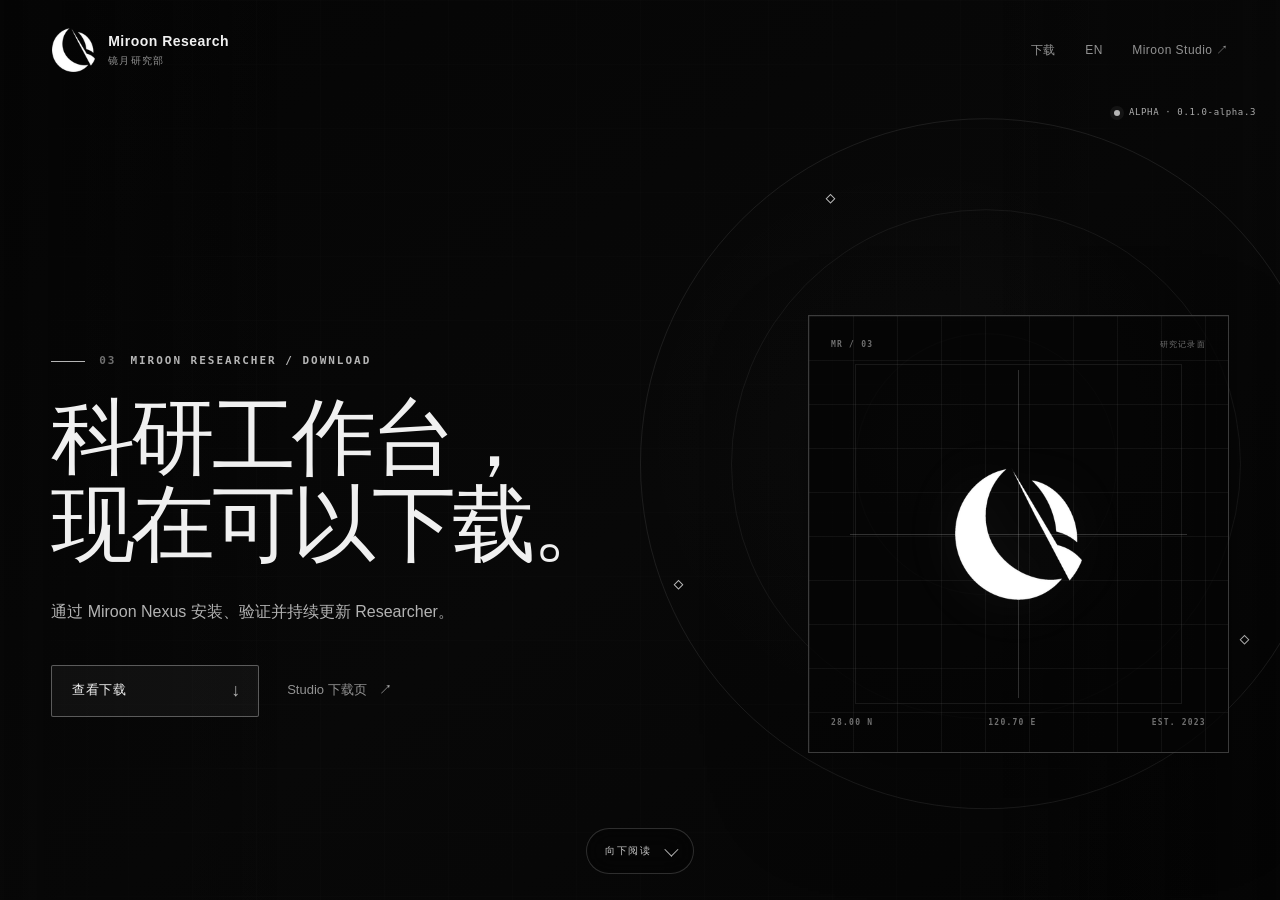
==== download/index.html @ 2c5380d4 "Publish Nexus 0.1.0-alpha.3 download" ====
<!DOCTYPE html><html lang="zh-CN"><head><meta charset="UTF-8"><meta name="viewport" content="width=device-width, initial-scale=1"><meta name="theme-color" content="#050505"><meta name="color-scheme" content="dark"><meta name="description" content="通过 Miroon Nexus 下载、安装和更新面向 LaTeX、PDF 与科研项目的 Miroon Researcher。"><meta name="robots" content="index, follow"><title>下载 Miroon Researcher｜镜月研究部</title><link rel="canonical" href="https://www.miroonresearch.cn/download/"><link rel="alternate" hreflang="zh-CN" href="https://www.miroonresearch.cn/download/"><link rel="alternate" hreflang="en" href="https://www.miroonresearch.cn/en/download/"><link rel="alternate" hreflang="x-default" href="https://www.miroonresearch.cn/download/"><link rel="icon" href="/favicon.ico" sizes="any"><link rel="icon" type="image/png" sizes="32x32" href="/favicon.png"><link rel="icon" type="image/png" sizes="192x192" href="/icon-192.png"><link rel="apple-touch-icon" sizes="180x180" href="/apple-touch-icon.png"><meta property="og:type" content="website"><meta property="og:site_name" content="Miroon Research"><meta property="og:title" content="下载 Miroon Researcher｜镜月研究部"><meta property="og:description" content="通过 Miroon Nexus 下载、安装和更新面向 LaTeX、PDF 与科研项目的 Miroon Researcher。"><meta property="og:url" content="https://www.miroonresearch.cn/download/"><meta property="og:locale" content="zh_CN"><meta name="twitter:card" content="summary"><link rel="stylesheet" href="/_astro/BaseLayout.DFpnGLpX.css"><link rel="stylesheet" href="/_astro/DownloadPage.CeRAYORo.css"></head><body data-cover-state="cover" data-page-kind="download" data-locale="zh"><a class="skip-link" href="#reading-start" data-enter-reading>跳至正文</a><section class="cover-scene" data-cover-scene aria-labelledby="cover-title"><div class="cover-grid" aria-hidden="true"></div><div class="cover-orbit" aria-hidden="true"><i></i><i></i><i></i></div><header class="cover-header"><a class="wordmark" href="/" aria-label="镜月研究部首页"><img src="/assets/miroon-research-logo-192.png" srcset="/assets/miroon-research-logo-64.png 64w, /assets/miroon-research-logo-192.png 192w, /assets/miroon-research-logo-352.png 352w" sizes="(max-width: 680px) 38px, 44px" alt width="44" height="44" decoding="async"><span><strong>Miroon Research</strong><small>镜月研究部</small></span></a><nav class="cover-nav" aria-label="封面导航"><a href="/download/">下载</a><a href="/en/download/" lang="en">EN</a><a href="https://www.miroonstudio.cn/" rel="external">Miroon Studio ↗</a></nav></header><div class="persistent-status persistent-status--cover"><i></i>ALPHA · 0.1.0-alpha.3</div><div class="cover-content"><div class="cover-copy"><p class="eyebrow"><span>03</span>Miroon Researcher / Download</p><h1 id="cover-title" tabindex="-1"><span>科研工作台，</span><span>现在可以下载。</span></h1><p class="cover-lede">通过 Miroon Nexus 安装、验证并持续更新 Researcher。</p><div class="cover-actions"><button class="primary-action" type="button" data-enter-reading><span>查看下载</span><b aria-hidden="true">↓</b></button><a class="text-action" href="https://www.miroonstudio.cn/download/">Studio 下载页<span>↗</span></a></div></div><aside class="cover-instrument" aria-label="研究标识"><div class="instrument-meta"><span>MR / 03</span><span>研究记录面</span></div><div class="instrument-mark"><img src="/assets/miroon-research-logo-192.png" srcset="/assets/miroon-research-logo-64.png 64w, /assets/miroon-research-logo-192.png 192w, /assets/miroon-research-logo-352.png 352w" sizes="176px" alt="Miroon Research" width="176" height="181" decoding="async"><span class="axis axis-x"></span><span class="axis axis-y"></span></div><div class="instrument-footer"><span>28.00 N</span><span>120.70 E</span><span>EST. 2023</span></div></aside></div><button class="scroll-cue" type="button" data-enter-reading aria-label="进入正文"><span>向下阅读</span><i aria-hidden="true"></i></button></section><main id="reading-start" class="reading-scene research-download" data-reading-scene data-astro-cid-wjzcrgve><header class="reading-header"><div class="reading-header__inner"><a class="reading-brand" href="/"><img src="/assets/miroon-research-logo-192.png" srcset="/assets/miroon-research-logo-64.png 64w, /assets/miroon-research-logo-192.png 192w, /assets/miroon-research-logo-352.png 352w" sizes="(max-width: 680px) 30px, 32px" alt width="32" height="32" decoding="async"><span><strong>Miroon Research</strong><small>镜月研究部</small></span></a><nav class="reading-nav" aria-label="正文导航"><span class="persistent-status"><i></i>ALPHA · 0.1.0-alpha.3</span><a href="/download/">下载</a><a href="/en/download/" lang="en">EN</a><a href="https://www.miroonstudio.cn/" rel="external">Studio ↗</a></nav></div><div class="mobile-status persistent-status"><i></i>ALPHA · 0.1.0-alpha.3</div></header><section class="research-download__hero" aria-labelledby="research-download-title" data-astro-cid-wjzcrgve><div class="research-download__copy" data-astro-cid-wjzcrgve><p class="download-kicker" data-astro-cid-wjzcrgve>MIROON RESEARCHER / WINDOWS X64</p><h1 id="research-download-title" data-reading-heading tabindex="-1" data-astro-cid-wjzcrgve>把科研工作台带到本机。</h1><p class="download-lede" data-astro-cid-wjzcrgve>Researcher 通过 Miroon Nexus 安装。Nexus 会验证签名目录、补齐共享运行时，并在后续版本发布时管理更新。</p><div class="download-actions" data-astro-cid-wjzcrgve><a class="download-primary" href="https://github.com/MiroonStudio/MiroonStudioWebSite/releases/download/v0.1.0-alpha.3/MiroonSetup-0.1.0-alpha.3.exe" data-astro-cid-wjzcrgve><span data-astro-cid-wjzcrgve>下载 Nexus Launcher</span><b aria-hidden="true" data-astro-cid-wjzcrgve>↓</b></a><a class="download-secondary" href="https://www.miroonstudio.cn/download/" data-astro-cid-wjzcrgve>Studio 下载页 <span aria-hidden="true" data-astro-cid-wjzcrgve>↗</span></a></div></div><aside class="research-download__instrument" aria-label="Miroon Researcher" data-astro-cid-wjzcrgve><div class="instrument-head" data-astro-cid-wjzcrgve><span data-astro-cid-wjzcrgve>MR / DOWNLOAD</span><span data-astro-cid-wjzcrgve>WIN-X64</span></div><img src="/assets/miroon-research-logo-192.png" srcset="/assets/miroon-research-logo-64.png 64w, /assets/miroon-research-logo-192.png 192w, /assets/miroon-research-logo-352.png 352w" sizes="220px" alt width="220" height="228" decoding="async"><div class="instrument-name" data-astro-cid-wjzcrgve><strong data-astro-cid-wjzcrgve>Miroon Researcher</strong><span data-astro-cid-wjzcrgve>0.1.0-alpha.3</span></div><div class="instrument-axis axis-horizontal" data-astro-cid-wjzcrgve></div><div class="instrument-axis axis-vertical" data-astro-cid-wjzcrgve></div></aside></section><section class="research-download__details" aria-label="安装说明" data-astro-cid-wjzcrgve><article data-astro-cid-wjzcrgve><p class="download-kicker" data-astro-cid-wjzcrgve>01 / START</p><h2 data-astro-cid-wjzcrgve>安装路径</h2><ol data-astro-cid-wjzcrgve><li data-astro-cid-wjzcrgve><span data-astro-cid-wjzcrgve>01</span><div data-astro-cid-wjzcrgve><strong data-astro-cid-wjzcrgve>安装 Nexus</strong><p data-astro-cid-wjzcrgve>运行 Windows x64 安装器。安装过程需要管理员权限。</p></div></li><li data-astro-cid-wjzcrgve><span data-astro-cid-wjzcrgve>02</span><div data-astro-cid-wjzcrgve><strong data-astro-cid-wjzcrgve>选择 Researcher</strong><p data-astro-cid-wjzcrgve>打开 Nexus 的产品页，找到 Miroon Researcher。</p></div></li><li data-astro-cid-wjzcrgve><span data-astro-cid-wjzcrgve>03</span><div data-astro-cid-wjzcrgve><strong data-astro-cid-wjzcrgve>安装并启动</strong><p data-astro-cid-wjzcrgve>Nexus 下载经过验证的组件，完成后可直接启动科研工作台。</p></div></li></ol></article><article data-astro-cid-wjzcrgve><p class="download-kicker" data-astro-cid-wjzcrgve>02 / RELEASE</p><h2 data-astro-cid-wjzcrgve>当前版本</h2><dl data-astro-cid-wjzcrgve><div data-astro-cid-wjzcrgve><dt data-astro-cid-wjzcrgve>版本</dt><dd data-astro-cid-wjzcrgve>0.1.0-alpha.3</dd></div><div data-astro-cid-wjzcrgve><dt data-astro-cid-wjzcrgve>系统</dt><dd data-astro-cid-wjzcrgve>Windows x64</dd></div><div data-astro-cid-wjzcrgve><dt data-astro-cid-wjzcrgve>下载大小</dt><dd data-astro-cid-wjzcrgve>124.0 MiB</dd></div><div data-astro-cid-wjzcrgve><dt data-astro-cid-wjzcrgve>分发状态</dt><dd data-astro-cid-wjzcrgve>Public Alpha</dd></div></dl></article></section><section class="research-download__notice" data-astro-cid-wjzcrgve><div data-astro-cid-wjzcrgve><p class="download-kicker" data-astro-cid-wjzcrgve>ALPHA NOTICE</p><h2 data-astro-cid-wjzcrgve>公开测试版本，安装器暂未进行代码签名。</h2><p data-astro-cid-wjzcrgve>安装器已包含所需的 Microsoft VC++ 运行库，但 Windows 可能显示“未知发布者”。请只使用本页或官方 GitHub Release 的下载链接，并核对 SHA-256。</p></div><div class="research-checksum" data-astro-cid-wjzcrgve><span data-astro-cid-wjzcrgve>SHA-256</span><code data-astro-cid-wjzcrgve>7A8DB98FF90C3411DDC532940A6A04C34CAB87B632E4A1FA04F97ED51D3127B7</code></div></section></main><script type="module">var e=document.body,t=document.querySelector(`[data-cover-scene]`),n=document.querySelector(`[data-reading-scene]`),r=document.querySelectorAll(`[data-enter-reading]`);if(t&&n){let i=window.matchMedia(`(min-width: 1181px) and (min-height: 620px) and (pointer: fine) and (prefers-reduced-motion: no-preference)`),a=0,o=0,s=0,c=0,l=!1,u=!1,d=!1,f=(e,t)=>{e.inert=t,t?e.setAttribute(`aria-hidden`,`true`):e.removeAttribute(`aria-hidden`)},p=()=>{d&&=(window.removeEventListener(`wheel`,C),!1)},m=()=>{let t=e.dataset.coverState,n=u&&i.matches&&(t===`cover`||t===`complete`&&window.scrollY<=1);n&&!d?(window.addEventListener(`wheel`,C,{passive:!1}),d=!0):n||p()},h=()=>{u=!1,p(),window.removeEventListener(`scroll`,m),window.removeEventListener(`keydown`,w)},g=()=>{h(),u=!0,window.addEventListener(`scroll`,m,{passive:!0}),window.addEventListener(`keydown`,w),m()},_=()=>{a=0,o=0,window.clearTimeout(s)},v=e=>{let t=Math.sign(e);return t?(t!==o&&(a=0,o=t),a+=Math.abs(e),window.clearTimeout(s),s=window.setTimeout(_,160),a>=72):!1},y=()=>{e.dataset.coverState=`complete`,l=!1,_(),f(t,!0),f(n,!1),n.scrollTop=0,window.scrollTo({top:0,behavior:`instant`}),m(),n.querySelector(`[data-reading-heading]`)?.focus({preventScroll:!0})},b=()=>{e.dataset.coverState=`cover`,l=!1,_(),f(t,!1),f(n,!0),window.scrollTo({top:0,behavior:`instant`}),m(),t.querySelector(`#cover-title`)?.focus({preventScroll:!0})},x=()=>{!i.matches||l||e.dataset.coverState!==`complete`||window.scrollY>1||(l=!0,_(),window.clearTimeout(c),window.scrollTo({top:0,behavior:`instant`}),e.dataset.coverState=`returning`,m(),f(t,!0),f(n,!0),window.requestAnimationFrame(()=>{window.requestAnimationFrame(()=>{e.dataset.coverState=`returning-active`,c=window.setTimeout(b,820)})}))},S=()=>{if(!i.matches||e.dataset.coverState===`natural`){f(t,!1),f(n,!1),n.scrollIntoView({behavior:window.matchMedia(`(prefers-reduced-motion: reduce)`).matches?`auto`:`smooth`,block:`start`});let e=n.querySelector(`[data-reading-heading]`);window.setTimeout(()=>e?.focus({preventScroll:!0}),0);return}l||e.dataset.coverState!==`cover`||(l=!0,e.dataset.coverState=`transitioning`,m(),f(t,!0),f(n,!0),_(),window.clearTimeout(c),c=window.setTimeout(y,820))};function C(t){if(l)return;let n=e.dataset.coverState;if(n===`cover`){t.preventDefault(),v(t.deltaY)&&o>0&&S();return}n===`complete`&&window.scrollY<=1&&t.deltaY<0?(t.preventDefault(),v(t.deltaY)&&o<0&&x()):_()}function w(t){if(!l&&!t.target?.matches(`input, textarea, select, [contenteditable='true']`)){if(e.dataset.coverState===`cover`){if(!(t.key===`ArrowDown`||t.key===`PageDown`||t.key===`End`||t.key===` `&&!t.shiftKey))return;t.preventDefault(),S();return}!(window.scrollY<=1&&(t.key===`ArrowUp`||t.key===`PageUp`||t.key===`Home`||t.key===` `&&t.shiftKey))||e.dataset.coverState!==`complete`||(t.preventDefault(),x())}}let T=()=>{if(window.location.hash&&window.location.hash!==`#reading-start`){e.dataset.coverState=`complete`,h(),f(t,!0),f(n,!1),g(),window.requestAnimationFrame(()=>{let e=decodeURIComponent(window.location.hash.slice(1));document.getElementById(e)?.scrollIntoView()});return}if(!i.matches){e.dataset.coverState=`natural`,h(),_(),f(t,!1),f(n,!1);return}e.dataset.coverState===`natural`&&(e.dataset.coverState=window.scrollY===0?`cover`:`complete`),e.dataset.coverState===`cover`?(f(t,!1),f(n,!0)):(f(t,!0),f(n,!1)),g()};r.forEach(e=>e.addEventListener(`click`,S)),i.addEventListener(`change`,T),T()}</script></body></html>
---- _astro/BaseLayout.DFpnGLpX.css ----
:root{color-scheme:dark;--bg:#050505;--panel:#0b0b0c;--panel-soft:#101011;--text:#f0f0f0;--muted:#929292;--faint:#707070;--signal:#b5b5b5;--signal-rgb:181, 181, 181;--line:#ffffff24;--line-strong:#ffffff38;--content-width:1420px;--reading-width:780px;--header-height:82px;--ease:cubic-bezier(.22, .72, .2, 1);font-synthesis:none;text-rendering:optimizelegibility;font-family:Inter,ui-sans-serif,-apple-system,BlinkMacSystemFont,Segoe UI,Noto Sans SC,PingFang SC,Microsoft YaHei,sans-serif}*{box-sizing:border-box}html{background:var(--bg);scroll-behavior:smooth;scrollbar-color:var(--faint) var(--bg);scrollbar-width:thin}body{background:var(--bg);min-width:320px;min-height:100vh;color:var(--text);-webkit-font-smoothing:antialiased;margin:0;line-height:1.72}body::selection,body ::selection{color:var(--bg);background:var(--signal)}a{color:inherit;text-decoration:none}button,input,textarea,select{font:inherit}button,a{-webkit-tap-highlight-color:transparent}:focus-visible{outline:1px solid var(--signal);outline-offset:5px}.skip-link{z-index:1000;color:var(--bg);background:var(--text);padding:10px 16px;transition:transform .18s;position:fixed;top:12px;left:12px;transform:translateY(-180%)}.skip-link:focus{transform:translateY(0)}.cover-scene{isolation:isolate;background:radial-gradient(circle at 72% 49%, rgba(var(--signal-rgb), .025), transparent 28%), linear-gradient(145deg, #050505 0%, #080808 54%, #050505 100%);min-height:100svh;padding:28px clamp(24px,4vw,72px) 32px;display:grid;position:relative;overflow:hidden}.cover-grid{z-index:-3;opacity:.22;background-image:linear-gradient(rgba(var(--signal-rgb), .07) 1px, transparent 1px), linear-gradient(90deg, rgba(var(--signal-rgb), .07) 1px, transparent 1px);background-size:64px 64px;position:absolute;inset:0;mask-image:linear-gradient(90deg,#0000 0,#000 18% 82%,#0000 100%)}.cover-grid:after{content:"";background:linear-gradient(90deg, var(--bg) 0, transparent 22%, transparent 78%, var(--bg) 100%);position:absolute;inset:0}.cover-orbit{z-index:-2;aspect-ratio:1;border:1px solid rgba(var(--signal-rgb), .12);border-radius:50%;width:min(54vw,820px);position:absolute;top:50%;right:clamp(-180px,-4vw,-48px);transform:translateY(-48%)}.cover-orbit:before,.cover-orbit:after{content:"";border:1px solid rgba(var(--signal-rgb), .09);border-radius:50%;position:absolute}.cover-orbit:before{inset:13%}.cover-orbit:after{inset:31%}.cover-orbit i{border:1px solid var(--signal);background:var(--bg);width:7px;height:7px;position:absolute;transform:rotate(45deg)}.cover-orbit i:first-child{top:11%;left:27%}.cover-orbit i:nth-child(2){top:67%;left:5%}.cover-orbit i:nth-child(3){bottom:24%;right:12%}.cover-header{z-index:4;width:100%;max-width:var(--content-width);justify-content:space-between;align-self:start;align-items:center;gap:30px;margin:0 auto;display:flex;position:relative}.wordmark,.reading-brand{align-items:center;gap:13px;display:inline-flex}.wordmark img{object-fit:contain;width:44px;height:44px}.wordmark span,.reading-brand span{line-height:1.25;display:grid}.wordmark strong,.reading-brand strong{letter-spacing:.035em;font-size:14px;font-weight:680}.wordmark small,.reading-brand small{color:var(--muted);letter-spacing:.12em;text-transform:uppercase;margin-top:4px;font-size:10px}.cover-nav,.reading-nav{color:var(--muted);letter-spacing:.04em;align-items:center;gap:clamp(20px,2.3vw,38px);font-size:12px;display:flex}.cover-nav a,.reading-nav a,.reading-return{white-space:nowrap;transition:color .18s;position:relative}.cover-nav a:after,.reading-nav a:after,.reading-return:after{content:"";background:var(--signal);transform-origin:100%;height:1px;transition:transform .22s var(--ease);position:absolute;bottom:-8px;left:0;right:0;transform:scaleX(0)}.cover-nav a:hover,.reading-nav a:hover,.reading-return:hover{color:var(--text)}.cover-nav a:hover:after,.reading-nav a:hover:after,.reading-return:hover:after{transform-origin:0;transform:scaleX(1)}.return-link{color:var(--text)}.cover-content{z-index:2;width:100%;max-width:var(--content-width);grid-template-columns:minmax(0,1.12fr) minmax(360px,.72fr);align-self:center;align-items:center;gap:clamp(56px,8vw,148px);margin:24px auto 42px;display:grid;position:relative}.cover-copy{max-width:850px}.eyebrow{color:var(--signal);letter-spacing:.18em;text-transform:uppercase;align-items:center;gap:14px;margin:0 0 24px;font-family:ui-monospace,SFMono-Regular,Menlo,Consolas,monospace;font-size:11px;font-weight:600;display:flex}.eyebrow:before{content:"";background:var(--signal);width:34px;height:1px}.eyebrow span{color:var(--faint)}.cover-copy h1{max-width:880px;color:var(--text);letter-spacing:-.045em;text-wrap:balance;margin:0;font-size:clamp(54px,6.6vw,104px);font-weight:700;line-height:1.01}body[data-locale=en] .cover-copy h1{letter-spacing:-.035em;font-size:clamp(42px,4.4vw,68px);line-height:1.08}.cover-copy h1 span{color:inherit;display:block}.cover-copy h1 span+span{color:inherit;-webkit-text-stroke:0;text-shadow:none;margin-top:.02em}.cover-lede{color:#b3b3b3;max-width:680px;margin:30px 0 0;font-size:clamp(15px,1.25vw,19px);line-height:1.85}.cover-actions{align-items:center;gap:28px;margin-top:38px;display:flex}.primary-action{border:1px solid rgba(var(--signal-rgb), .45);min-width:208px;height:52px;color:var(--text);background:rgba(var(--signal-rgb), .06);cursor:pointer;border-radius:2px;justify-content:space-between;align-items:center;gap:32px;padding:0 18px 0 20px;transition:border-color .18s,background .18s,color .18s;display:inline-flex}.primary-action span{letter-spacing:.04em;font-size:13px;font-weight:640}.primary-action b{color:var(--signal);font-size:18px;font-weight:400;transition:transform .18s}.primary-action:hover{border-color:var(--signal);color:var(--bg);background:var(--signal)}.primary-action:hover b{color:var(--bg);transform:translateY(3px)}.text-action{color:var(--muted);align-items:center;gap:12px;font-size:13px;transition:color .18s;display:inline-flex}.text-action span{color:var(--signal)}.text-action:hover{color:var(--text)}.cover-instrument{aspect-ratio:1/1.04;border:1px solid var(--line-strong);background:#050505c7;grid-template-rows:auto 1fr auto;width:100%;max-width:520px;margin-left:auto;padding:22px;display:grid;position:relative;box-shadow:0 40px 100px #00000038}.cover-instrument:before,.cover-instrument:after{content:"";pointer-events:none;position:absolute}.cover-instrument:before{border:1px solid rgba(var(--signal-rgb), .11);inset:11%}.cover-instrument:after{background-image:linear-gradient(rgba(var(--signal-rgb), .07) 1px, transparent 1px), linear-gradient(90deg, rgba(var(--signal-rgb), .07) 1px, transparent 1px);background-size:44px 44px;inset:0}.instrument-meta,.instrument-footer{z-index:2;color:var(--faint);letter-spacing:.15em;justify-content:space-between;gap:16px;font-family:ui-monospace,SFMono-Regular,Menlo,Consolas,monospace;font-size:8px;font-weight:650;display:flex;position:relative}.instrument-mark{z-index:2;place-items:center;display:grid;position:relative}.instrument-mark img{z-index:2;object-fit:contain;width:min(34%,176px);height:auto;filter:drop-shadow(0 0 26px rgba(var(--signal-rgb), .08));position:relative}.axis{background:rgba(var(--signal-rgb), .25);display:block;position:absolute}.axis-x{width:90%;height:1px;left:5%}.axis-y{width:1px;height:90%;top:5%}.scroll-cue{z-index:3;border:1px solid rgba(var(--signal-rgb), .24);color:#c8c8c8;backdrop-filter:blur(12px);cursor:pointer;background:#050505ad;border-radius:999px;align-items:center;gap:14px;min-height:46px;padding:0 18px;transition:color .18s,border-color .18s,background .18s;display:flex;position:absolute;bottom:26px;left:50%;transform:translate(-50%)}.scroll-cue:hover,.scroll-cue:focus-visible{border-color:rgba(var(--signal-rgb), .58);color:var(--text);background:rgba(var(--signal-rgb), .09)}.scroll-cue:focus-visible{outline:2px solid rgba(var(--signal-rgb), .38);outline-offset:3px}.scroll-cue span{letter-spacing:.15em;font-family:ui-monospace,SFMono-Regular,Menlo,Consolas,monospace;font-size:10px;font-weight:600}.scroll-cue i{border-right:1.5px solid var(--signal);border-bottom:1.5px solid var(--signal);width:10px;height:10px;animation:1.8s ease-in-out infinite cue;display:block;transform:rotate(45deg)translateY(-2px)}@keyframes cue{0%,to{opacity:.68;transform:rotate(45deg)translate(-2px,-2px)}50%{opacity:1;transform:rotate(45deg)translate(3px,3px)}}.persistent-status{color:#ababab;letter-spacing:.07em;white-space:nowrap;align-items:center;gap:9px;font-family:ui-monospace,SFMono-Regular,Menlo,Consolas,monospace;font-size:9px;display:inline-flex}.persistent-status i{background:var(--signal);width:6px;height:6px;box-shadow:0 0 0 4px rgba(var(--signal-rgb), .08);border-radius:50%}.persistent-status--cover{z-index:5;top:105px;right:max(24px, calc((100vw - var(--content-width)) / 2));position:absolute}.reading-scene{background:linear-gradient(90deg, transparent calc(50% - 1px), rgba(var(--signal-rgb), .025) 50%, transparent calc(50% + 1px)), var(--bg);min-height:100vh;position:relative}.reading-header{z-index:100;height:var(--header-height);border-bottom:1px solid var(--line);backdrop-filter:blur(18px);background:#050505e6;position:sticky;top:0}.reading-header__inner{width:min(calc(100% - 48px), var(--content-width));grid-template-columns:1fr auto 1fr;align-items:center;gap:28px;height:100%;margin:0 auto;display:grid}.mobile-status{display:none}.reading-brand img{object-fit:contain;width:32px;height:32px}.reading-return{color:var(--text);letter-spacing:.04em;justify-self:center;font-size:12px}.reading-nav{justify-self:end}.reading-container{grid-template-columns:220px minmax(0, var(--reading-width)) 1fr;width:min(calc(100% - 48px), var(--content-width));gap:clamp(44px,7vw,118px);margin:0 auto;display:grid}.section-directory{top:calc(var(--header-height) + 44px);align-self:start;padding-top:54px;position:sticky}.section-directory>p{color:var(--faint);letter-spacing:.2em;text-transform:uppercase;margin:0 0 20px;font-family:ui-monospace,SFMono-Regular,Menlo,Consolas,monospace;font-size:8px;font-weight:650}.section-directory nav{border-top:1px solid var(--line)}.section-directory a{border-bottom:1px solid var(--line);min-height:48px;color:var(--faint);grid-template-columns:32px 1fr;gap:8px;padding:14px 8px;transition:color .18s,background .18s;display:grid;position:relative}.section-directory a:before{content:"";background:var(--signal);opacity:0;width:1px;transition:opacity .18s;position:absolute;top:-1px;bottom:-1px;left:0}.section-directory a span{font-family:ui-monospace,SFMono-Regular,Menlo,Consolas,monospace;font-size:8px;font-weight:650}.section-directory a strong{letter-spacing:.035em;font-size:11px;font-weight:540}.section-directory a:hover,.section-directory a[aria-current=location]{color:var(--text);background:rgba(var(--signal-rgb), .025)}.section-directory a[aria-current=location]:before{opacity:1}.research-article{min-width:0}.research-section{scroll-margin-top:calc(var(--header-height) + 16px);border-bottom:1px solid var(--line);padding:clamp(82px,9vw,132px) 0}.research-section:first-child{padding-top:clamp(72px,8vw,116px)}.research-section:last-child{border-bottom:0;min-height:72vh}.section-kicker{color:var(--signal);letter-spacing:.18em;text-transform:uppercase;align-items:center;gap:14px;margin:0 0 22px;font-family:ui-monospace,SFMono-Regular,Menlo,Consolas,monospace;font-size:9px;font-weight:650;display:flex}.section-kicker:after{content:"";background:var(--line-strong);width:58px;height:1px}.research-section h2{letter-spacing:-.055em;max-width:700px;margin:0;font-size:clamp(34px,4vw,58px);font-weight:680;line-height:1.12}.section-lead{color:#b9b9b9;max-width:72ch;margin:28px 0 0;font-size:clamp(16px,1.4vw,19px);line-height:1.95}.section-copy{max-width:72ch;color:var(--muted);margin:24px 0 0;font-size:14px;line-height:2}.division-lockup{border:1px solid var(--line);background:var(--panel);grid-template-columns:140px 1fr;align-items:center;gap:34px;margin-top:48px;padding:34px;display:grid}.division-lockup img{width:118px;height:auto}.division-lockup p{color:var(--muted);margin:0;font-size:13px;line-height:1.9}.division-lockup strong{color:var(--text);margin-bottom:8px;font-size:18px;font-weight:620;display:block}.field-grid,.concept-grid,.principle-grid{border:1px solid var(--line);background:var(--line);gap:1px;margin-top:48px;display:grid}.field-grid{grid-template-columns:repeat(2,minmax(0,1fr))}.field-card,.concept-card,.principle-card{background:var(--panel);padding:28px;position:relative}.field-card span,.concept-card>span,.principle-card span{color:var(--signal);letter-spacing:.14em;margin-bottom:22px;font-family:ui-monospace,SFMono-Regular,Menlo,Consolas,monospace;font-size:9px;font-weight:650;display:block}.field-card h3,.concept-card h3{margin:0;font-size:20px;font-weight:620}.field-card p,.concept-card p{color:var(--muted);margin:13px 0 0;font-size:13px;line-height:1.85}.project-panel{border:1px solid var(--line-strong);background:linear-gradient(120deg, rgba(var(--signal-rgb), .07), transparent 55%), var(--panel);grid-template-columns:1fr auto;gap:40px;margin-top:48px;padding:clamp(30px,5vw,52px);display:grid;position:relative;overflow:hidden}.project-panel:after{border:1px solid rgba(var(--signal-rgb), .12);content:"";border-radius:50%;width:270px;height:270px;position:absolute;bottom:-110px;right:-70px}.project-panel h3{letter-spacing:-.055em;margin:0;font-size:clamp(36px,5vw,64px);font-weight:680}.project-panel p{max-width:58ch;color:var(--muted);margin:18px 0 0;font-size:14px;line-height:1.9}.project-panel a{z-index:2;border:1px solid var(--line-strong);height:42px;color:var(--text);align-self:end;align-items:center;gap:14px;padding:0 16px;font-size:12px;transition:border-color .18s,background .18s;display:inline-flex;position:relative}.project-panel a:hover{border-color:var(--signal);background:rgba(var(--signal-rgb), .08)}.method-list{border-top:1px solid var(--line);margin:48px 0 0;padding:0;list-style:none}.method-list li{border-bottom:1px solid var(--line);grid-template-columns:44px 150px 1fr;gap:22px;padding:22px 0;display:grid}.method-list span{color:var(--signal);font-family:ui-monospace,SFMono-Regular,Menlo,Consolas,monospace;font-size:9px}.method-list strong{font-size:14px;font-weight:600}.method-list p{color:var(--muted);margin:0;font-size:13px}.principle-grid{grid-template-columns:repeat(5,minmax(0,1fr))}.principle-card{min-height:128px}.principle-card strong{margin-top:30px;font-size:15px;font-weight:600;display:block}.boundary-note{border-left:1px solid var(--signal);color:var(--muted);background:rgba(var(--signal-rgb), .035);margin-top:44px;padding:24px 26px;font-size:13px;line-height:1.9}.contact-panel{border:1px solid var(--line);background:var(--panel);grid-template-columns:1fr auto;align-items:end;gap:40px;margin-top:46px;padding:clamp(30px,5vw,52px);display:grid}.contact-panel p{color:var(--muted);margin:0;font-size:13px;line-height:1.9}.contact-panel strong{color:var(--text);margin-bottom:10px;font-size:20px;font-weight:620;display:block}.contact-panel a,.discussion-link{border:1px solid var(--line-strong);min-height:44px;color:var(--text);white-space:nowrap;align-items:center;gap:14px;padding:0 18px;font-size:12px;transition:border-color .18s,background .18s;display:inline-flex}.contact-panel a:hover,.discussion-link:hover{border-color:var(--signal);background:rgba(var(--signal-rgb), .08)}@supports (content-visibility:auto){.field-grid,.concept-grid,.project-panel,.method-list,.principle-grid,.contact-panel,.ideal-statement,.boundary-list,.status-board{content-visibility:auto;contain-intrinsic-size:auto 360px}.project-panel,.principle-grid,.contact-panel,.ideal-statement,.status-board{contain-intrinsic-size:auto 190px}.method-list,.boundary-list{contain-intrinsic-size:auto 520px}}.reading-aside-note{top:calc(var(--header-height) + 58px);color:var(--faint);letter-spacing:.12em;writing-mode:vertical-rl;align-self:start;margin-top:58px;font-family:ui-monospace,SFMono-Regular,Menlo,Consolas,monospace;font-size:8px;line-height:2;position:sticky}.concept-grid{grid-template-columns:repeat(3,minmax(0,1fr))}.concept-card{min-height:300px}.concept-card>strong{color:rgba(var(--signal-rgb), .08);letter-spacing:-.08em;font-size:82px;font-weight:720;line-height:1;position:absolute;bottom:16px;right:24px}.ideal-statement{border-top:1px solid var(--line-strong);border-bottom:1px solid var(--line-strong);color:var(--text);letter-spacing:-.025em;margin-top:48px;padding:clamp(34px,5vw,58px);font-size:clamp(22px,3vw,34px);font-weight:480;line-height:1.6}.boundary-list{gap:14px;margin:42px 0 0;padding:0;list-style:none;display:grid}.boundary-list li{border:1px solid var(--line);color:var(--muted);background:var(--panel);padding:20px 22px 20px 50px;font-size:14px;line-height:1.8;position:relative}.boundary-list li:before{border:1px solid var(--signal);content:"";width:8px;height:8px;position:absolute;top:28px;left:22px;transform:rotate(45deg)}.status-board{border:1px solid var(--line);background:var(--line);grid-template-columns:1fr 1fr;gap:1px;margin-top:46px;display:grid}.status-board>div{background:var(--panel);min-height:168px;padding:28px}.status-board span{color:var(--signal);letter-spacing:.14em;margin-bottom:28px;font-family:ui-monospace,SFMono-Regular,Menlo,Consolas,monospace;font-size:9px;display:block}.status-board strong{font-size:17px;font-weight:600}.status-board p{color:var(--muted);margin:9px 0 0;font-size:13px;line-height:1.8}.discussion-link{margin-top:32px}.not-found{background:radial-gradient(circle at 50% 50%, rgba(var(--signal-rgb), .06), transparent 34%), var(--bg);place-items:center;min-height:100svh;padding:32px;display:grid;position:relative;overflow:hidden}.not-found:before{content:"";opacity:.18;background-image:linear-gradient(rgba(var(--signal-rgb), .1) 1px, transparent 1px), linear-gradient(90deg, rgba(var(--signal-rgb), .1) 1px, transparent 1px);background-size:64px 64px;position:absolute;inset:0;mask-image:radial-gradient(circle,#000,#0000 70%)}.not-found__panel{z-index:1;border:1px solid var(--line-strong);background:#050505e6;width:min(100%,780px);padding:clamp(36px,7vw,74px);position:relative}.not-found__code{color:var(--signal);letter-spacing:.2em;margin:0;font-family:ui-monospace,SFMono-Regular,Menlo,Consolas,monospace;font-size:10px}.not-found h1{letter-spacing:-.06em;margin:22px 0 0;font-size:clamp(42px,7vw,86px);line-height:1}.not-found__copy{color:var(--muted);margin:30px 0 0;font-size:14px}.not-found__copy span{display:block}.not-found__actions{flex-wrap:wrap;gap:14px;margin-top:36px;display:flex}.not-found__actions a{border:1px solid var(--line-strong);align-items:center;min-height:44px;padding:0 18px;font-size:12px;transition:background .18s,border-color .18s;display:inline-flex}.not-found__actions a:hover{border-color:var(--signal);background:rgba(var(--signal-rgb), .08)}@media (width>=1181px) and (height>=620px) and (pointer:fine) and (prefers-reduced-motion:no-preference){body[data-cover-state=cover],body[data-cover-state=transitioning],body[data-cover-state=returning],body[data-cover-state=returning-active]{height:100vh;overflow:hidden}body[data-cover-state=cover] .cover-scene,body[data-cover-state=transitioning] .cover-scene,body[data-cover-state=returning] .cover-scene,body[data-cover-state=returning-active] .cover-scene,body[data-cover-state=cover] .reading-scene,body[data-cover-state=transitioning] .reading-scene,body[data-cover-state=returning] .reading-scene,body[data-cover-state=returning-active] .reading-scene{width:100%;height:100vh;transition:opacity .82s var(--ease), transform .82s var(--ease);will-change:opacity, transform;position:fixed;inset:0}body[data-cover-state=cover] .cover-scene{z-index:2;opacity:1;transform:translateY(0)scale(1)}body[data-cover-state=cover] .reading-scene{z-index:1;opacity:0;pointer-events:none;overflow:hidden;transform:translateY(11vh)scale(.972)}body[data-cover-state=transitioning] .cover-scene{z-index:1;opacity:0;pointer-events:none;transform:translateY(-11vh)scale(.972)}body[data-cover-state=transitioning] .reading-scene{z-index:2;opacity:1;pointer-events:none;overflow:hidden;transform:translateY(0)scale(1)}body[data-cover-state=returning] .cover-scene,body[data-cover-state=returning-active] .cover-scene{z-index:2}body[data-cover-state=returning] .cover-scene{opacity:0;pointer-events:none;transform:translateY(-11vh)scale(.972)}body[data-cover-state=returning-active] .cover-scene{opacity:1;pointer-events:none;transform:translateY(0)scale(1)}body[data-cover-state=returning] .reading-scene,body[data-cover-state=returning-active] .reading-scene{z-index:1}body[data-cover-state=returning] .reading-scene{opacity:1;transform:translateY(0)scale(1)}body[data-cover-state=returning-active] .reading-scene{opacity:0;pointer-events:none;transform:translateY(11vh)scale(.972)}body[data-cover-state=complete] .cover-scene{display:none}}@media (width<=1180px){.cover-content{grid-template-columns:minmax(0,1fr) 380px;gap:48px}.reading-container{grid-template-columns:190px minmax(0,1fr);gap:54px}.reading-aside-note{display:none}.principle-grid{grid-template-columns:repeat(3,minmax(0,1fr))}}@media (width<=900px){.cover-scene{padding:22px 24px 72px}.cover-header{align-items:flex-start}.cover-nav{gap:18px}.cover-nav a[href*=miroonstudio]{display:none}.cover-content{grid-template-columns:1fr;margin-top:80px}.cover-instrument{display:none}.cover-copy h1{font-size:clamp(48px,12vw,84px)}.persistent-status--cover{place-self:start end;margin-top:72px;position:static}.scroll-cue{display:none}.reading-header{background:var(--bg);backdrop-filter:none;height:70px}.reading-header__inner{width:min(calc(100% - 32px), var(--content-width));grid-template-columns:auto 1fr auto}.reading-return{justify-self:center}.reading-nav .persistent-status,.reading-nav a[href*=miroonstudio]{display:none}.mobile-status{border-top:1px solid var(--line);background:#050505f5;justify-content:center;min-height:26px;display:flex}body[data-page-kind=shye] .reading-header{height:96px}body[data-page-kind=shye] .research-section{scroll-margin-top:100px}.reading-container{width:min(calc(100% - 40px), var(--reading-width));display:block}.section-directory{z-index:5;background:var(--bg);padding:28px 0 0;position:relative;top:auto}.section-directory>p{margin-bottom:12px}.section-directory nav{scrollbar-width:none;display:flex;overflow-x:auto}.section-directory nav::-webkit-scrollbar{display:none}.section-directory a{border-right:1px solid var(--line);flex:none;grid-template-columns:auto auto;min-height:42px;padding:12px 16px}.section-directory a:before{width:auto;height:1px;top:auto;bottom:0;right:0}.research-section{scroll-margin-top:72px}.research-section:first-child{padding-top:68px}.principle-grid{grid-template-columns:repeat(5,minmax(130px,1fr));overflow-x:auto}.principle-card{min-width:130px}}@media (width<=680px){:root{--header-height:68px}.wordmark span small{display:none}.wordmark img{width:38px;height:38px}.cover-nav{font-size:11px}.return-link{text-overflow:ellipsis;max-width:130px;overflow:hidden}.cover-content{align-self:start;margin:clamp(100px,17vh,150px) auto 50px}body[data-locale=zh] .cover-copy h1{letter-spacing:-.04em;font-size:clamp(38px,12vw,64px);line-height:1.04}body[data-locale=en] .cover-copy h1{font-size:clamp(30px,8vw,48px);line-height:1.1}.cover-lede{margin-top:24px;font-size:15px}.cover-actions{flex-direction:column;align-items:flex-start;gap:20px;margin-top:30px}.primary-action{width:100%}.persistent-status--cover{margin:0;font-size:8px;position:absolute;top:88px;right:24px}.reading-brand span small,.reading-brand span strong{display:none}.reading-brand img{width:30px;height:30px}.reading-nav{gap:17px;font-size:11px}.reading-container{width:min(calc(100% - 32px), var(--reading-width))}.research-section h2{font-size:clamp(32px,10vw,46px)}.section-lead{font-size:16px}.division-lockup{grid-template-columns:76px 1fr;gap:22px;padding:24px}.division-lockup img{width:70px}.field-grid,.concept-grid,.status-board{grid-template-columns:1fr}.concept-card{min-height:220px}.project-panel,.contact-panel{grid-template-columns:1fr;gap:28px}.project-panel a,.contact-panel a{justify-self:start}.method-list li{grid-template-columns:32px 1fr;gap:8px 16px}.method-list p{grid-column:2}.ideal-statement{font-size:21px}}@media (prefers-reduced-motion:reduce){html{scroll-behavior:auto}*,:before,:after{scroll-behavior:auto!important;transition-duration:.01ms!important;animation-duration:.01ms!important;animation-iteration-count:1!important}}@media print{.cover-scene,.reading-header,.section-directory,.reading-aside-note{display:none!important}.reading-container{width:100%;display:block}.reading-scene{color:#111;background:#fff}.research-section{break-inside:avoid}}
---- _astro/DownloadPage.CeRAYORo.css ----
.research-download[data-astro-cid-wjzcrgve]{min-height:100vh;color:var(--text);background:radial-gradient(circle at 80% 15%, rgba(var(--signal-rgb), .12), transparent 34rem), var(--bg)}.research-download__hero[data-astro-cid-wjzcrgve],.research-download__details[data-astro-cid-wjzcrgve],.research-download__notice[data-astro-cid-wjzcrgve]{width:min(calc(100% - 64px), var(--content-width));margin:0 auto}.research-download__hero[data-astro-cid-wjzcrgve]{min-height:calc(100vh - var(--header-height));grid-template-columns:minmax(0,1.2fr) minmax(320px,.8fr);align-items:center;gap:clamp(48px,9vw,148px);padding:clamp(76px,10vw,148px) 0;display:grid}.research-download__copy[data-astro-cid-wjzcrgve]{justify-items:start;gap:28px;display:grid}.download-kicker[data-astro-cid-wjzcrgve]{color:var(--signal);font-family:var(--mono);letter-spacing:.18em;font-size:10px}h1[data-astro-cid-wjzcrgve]{letter-spacing:-.055em;text-wrap:balance;max-width:11ch;margin:0;font-size:clamp(48px,7.5vw,112px);line-height:.98}.download-lede[data-astro-cid-wjzcrgve]{max-width:42rem;color:var(--muted);margin:0;font-size:clamp(16px,1.4vw,20px);line-height:1.85}.download-actions[data-astro-cid-wjzcrgve]{flex-wrap:wrap;align-items:center;gap:22px;margin-top:8px;display:flex}.download-primary[data-astro-cid-wjzcrgve]{color:#050505;background:var(--text);align-items:center;gap:28px;min-height:54px;padding:0 22px;font-weight:700;display:inline-flex}.download-primary[data-astro-cid-wjzcrgve] b[data-astro-cid-wjzcrgve]{font-size:18px}.download-secondary[data-astro-cid-wjzcrgve]{color:var(--muted);font-family:var(--mono);letter-spacing:.08em;font-size:11px}.research-download__instrument[data-astro-cid-wjzcrgve]{border:1px solid var(--line-strong);background:#0a0a0ab3;place-items:center;min-height:490px;padding:26px;display:grid;position:relative;overflow:hidden}.research-download__instrument[data-astro-cid-wjzcrgve] picture{z-index:1;opacity:.92;width:min(58%,220px);position:relative}.instrument-head[data-astro-cid-wjzcrgve],.instrument-name[data-astro-cid-wjzcrgve]{z-index:2;font-family:var(--mono);letter-spacing:.12em;justify-content:space-between;gap:16px;font-size:9px;display:flex;position:absolute;left:22px;right:22px}.instrument-head[data-astro-cid-wjzcrgve]{color:var(--muted);top:20px}.instrument-name[data-astro-cid-wjzcrgve]{align-items:end;bottom:20px}.instrument-name[data-astro-cid-wjzcrgve] strong[data-astro-cid-wjzcrgve]{font-size:13px}.instrument-name[data-astro-cid-wjzcrgve] span[data-astro-cid-wjzcrgve]{color:var(--muted)}.instrument-axis[data-astro-cid-wjzcrgve]{background:rgba(var(--signal-rgb), .2);position:absolute}.axis-horizontal[data-astro-cid-wjzcrgve]{height:1px;left:0;right:0}.axis-vertical[data-astro-cid-wjzcrgve]{width:1px;top:0;bottom:0}.research-download__details[data-astro-cid-wjzcrgve]{border:1px solid var(--line);grid-template-columns:1.15fr .85fr;display:grid}.research-download__details[data-astro-cid-wjzcrgve] article[data-astro-cid-wjzcrgve]{padding:clamp(30px,5vw,64px)}.research-download__details[data-astro-cid-wjzcrgve] article[data-astro-cid-wjzcrgve]+article[data-astro-cid-wjzcrgve]{border-left:1px solid var(--line)}h2[data-astro-cid-wjzcrgve]{letter-spacing:-.045em;margin:16px 0 0;font-size:clamp(30px,4vw,52px)}ol[data-astro-cid-wjzcrgve]{margin:40px 0 0;padding:0;list-style:none}li[data-astro-cid-wjzcrgve]{border-top:1px solid var(--line);grid-template-columns:42px 1fr;gap:16px;padding:20px 0;display:grid}li[data-astro-cid-wjzcrgve]>span[data-astro-cid-wjzcrgve],dt[data-astro-cid-wjzcrgve]{color:var(--signal);font-family:var(--mono);letter-spacing:.12em;font-size:10px}li[data-astro-cid-wjzcrgve] strong[data-astro-cid-wjzcrgve]{font-size:17px}li[data-astro-cid-wjzcrgve] p[data-astro-cid-wjzcrgve],.research-download__notice[data-astro-cid-wjzcrgve] p[data-astro-cid-wjzcrgve]{color:var(--muted);margin:8px 0 0;line-height:1.75}dl[data-astro-cid-wjzcrgve]{margin:40px 0 0}dl[data-astro-cid-wjzcrgve] div[data-astro-cid-wjzcrgve]{border-top:1px solid var(--line);grid-template-columns:1fr auto;gap:20px;padding:18px 0;display:grid}dd[data-astro-cid-wjzcrgve]{font-family:var(--mono);margin:0;font-size:12px}.research-download__notice[data-astro-cid-wjzcrgve]{background:#ce5b5b0b;border:1px solid #ce5b5b6b;grid-template-columns:1fr minmax(290px,.65fr);gap:48px;margin-top:52px;margin-bottom:clamp(72px,10vw,132px);padding:clamp(28px,5vw,56px);display:grid}.research-download__notice[data-astro-cid-wjzcrgve] h2[data-astro-cid-wjzcrgve]{max-width:18ch}.research-checksum[data-astro-cid-wjzcrgve]{align-self:end;min-width:0}.research-checksum[data-astro-cid-wjzcrgve] span[data-astro-cid-wjzcrgve]{color:var(--muted);font-family:var(--mono);letter-spacing:.16em;font-size:9px}.research-checksum[data-astro-cid-wjzcrgve] code[data-astro-cid-wjzcrgve]{color:var(--muted);font-family:var(--mono);overflow-wrap:anywhere;user-select:all;margin-top:12px;font-size:11px;line-height:1.7;display:block}@media (width<=900px){.research-download__hero[data-astro-cid-wjzcrgve]{grid-template-columns:1fr;min-height:auto}.research-download__instrument[data-astro-cid-wjzcrgve]{min-height:400px}.research-download__details[data-astro-cid-wjzcrgve],.research-download__notice[data-astro-cid-wjzcrgve]{grid-template-columns:1fr}.research-download__details[data-astro-cid-wjzcrgve] article[data-astro-cid-wjzcrgve]+article[data-astro-cid-wjzcrgve]{border-top:1px solid var(--line);border-left:0}}@media (width<=680px){.research-download__hero[data-astro-cid-wjzcrgve],.research-download__details[data-astro-cid-wjzcrgve],.research-download__notice[data-astro-cid-wjzcrgve]{width:min(calc(100% - 32px), var(--content-width))}h1[data-astro-cid-wjzcrgve]{font-size:clamp(42px,13vw,68px)}.download-actions[data-astro-cid-wjzcrgve],.download-primary[data-astro-cid-wjzcrgve]{width:100%}.download-primary[data-astro-cid-wjzcrgve]{justify-content:space-between}.research-download__instrument[data-astro-cid-wjzcrgve]{min-height:340px}.research-download__notice[data-astro-cid-wjzcrgve]{gap:28px}}
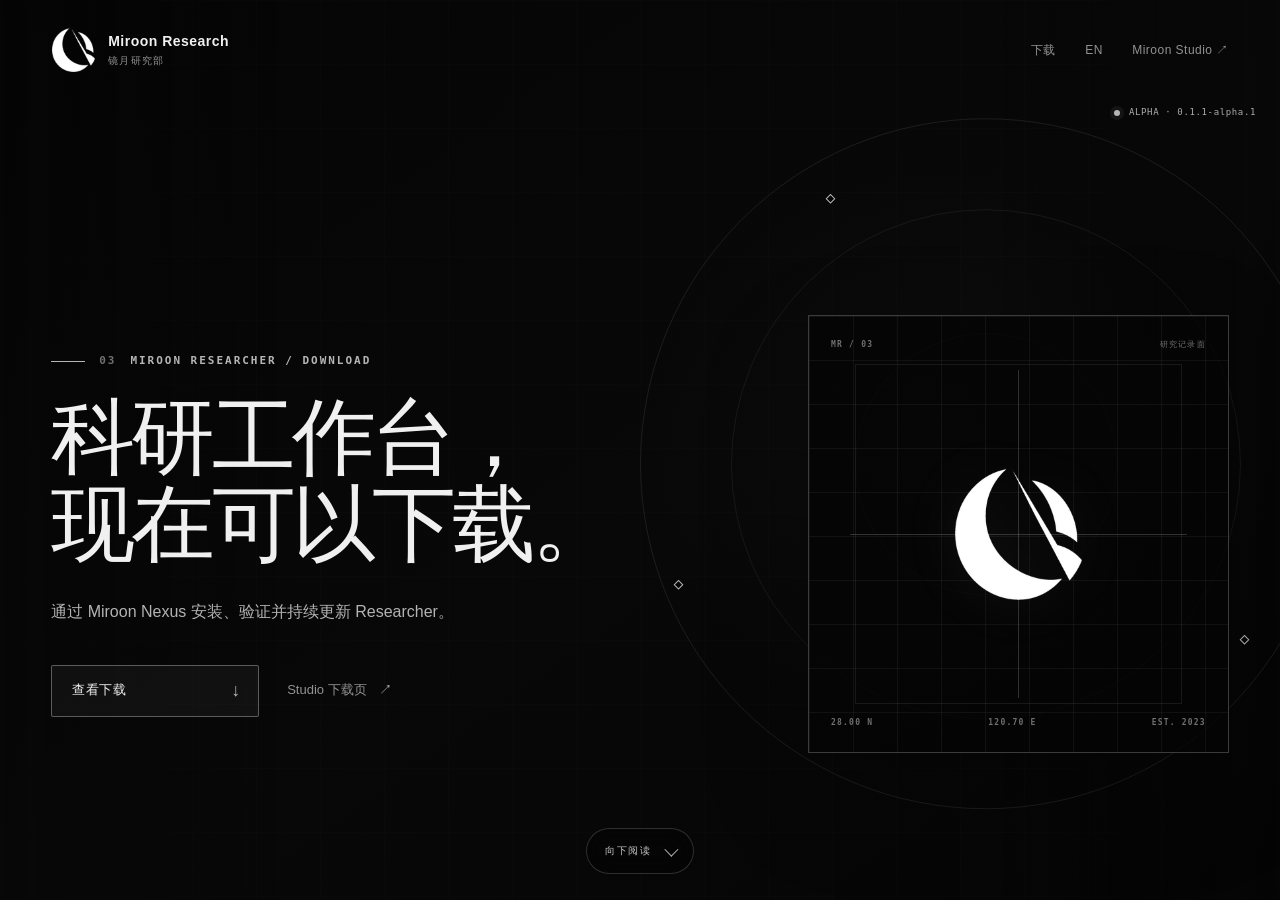
==== commit fb596242: "Point Nexus download to 0.1.1-alpha.1" ====
--- a/download/index.html
+++ b/download/index.html
@@ -1 +1 @@
-<!DOCTYPE html><html lang="zh-CN"><head><meta charset="UTF-8"><meta name="viewport" content="width=device-width, initial-scale=1"><meta name="theme-color" content="#050505"><meta name="color-scheme" content="dark"><meta name="description" content="通过 Miroon Nexus 下载、安装和更新面向 LaTeX、PDF 与科研项目的 Miroon Researcher。"><meta name="robots" content="index, follow"><title>下载 Miroon Researcher｜镜月研究部</title><link rel="canonical" href="https://www.miroonresearch.cn/download/"><link rel="alternate" hreflang="zh-CN" href="https://www.miroonresearch.cn/download/"><link rel="alternate" hreflang="en" href="https://www.miroonresearch.cn/en/download/"><link rel="alternate" hreflang="x-default" href="https://www.miroonresearch.cn/download/"><link rel="icon" href="/favicon.ico" sizes="any"><link rel="icon" type="image/png" sizes="32x32" href="/favicon.png"><link rel="icon" type="image/png" sizes="192x192" href="/icon-192.png"><link rel="apple-touch-icon" sizes="180x180" href="/apple-touch-icon.png"><meta property="og:type" content="website"><meta property="og:site_name" content="Miroon Research"><meta property="og:title" content="下载 Miroon Researcher｜镜月研究部"><meta property="og:description" content="通过 Miroon Nexus 下载、安装和更新面向 LaTeX、PDF 与科研项目的 Miroon Researcher。"><meta property="og:url" content="https://www.miroonresearch.cn/download/"><meta property="og:locale" content="zh_CN"><meta name="twitter:card" content="summary"><link rel="stylesheet" href="/_astro/BaseLayout.DFpnGLpX.css"><link rel="stylesheet" href="/_astro/DownloadPage.CeRAYORo.css"></head><body data-cover-state="cover" data-page-kind="download" data-locale="zh"><a class="skip-link" href="#reading-start" data-enter-reading>跳至正文</a><section class="cover-scene" data-cover-scene aria-labelledby="cover-title"><div class="cover-grid" aria-hidden="true"></div><div class="cover-orbit" aria-hidden="true"><i></i><i></i><i></i></div><header class="cover-header"><a class="wordmark" href="/" aria-label="镜月研究部首页"><img src="/assets/miroon-research-logo-192.png" srcset="/assets/miroon-research-logo-64.png 64w, /assets/miroon-research-logo-192.png 192w, /assets/miroon-research-logo-352.png 352w" sizes="(max-width: 680px) 38px, 44px" alt width="44" height="44" decoding="async"><span><strong>Miroon Research</strong><small>镜月研究部</small></span></a><nav class="cover-nav" aria-label="封面导航"><a href="/download/">下载</a><a href="/en/download/" lang="en">EN</a><a href="https://www.miroonstudio.cn/" rel="external">Miroon Studio ↗</a></nav></header><div class="persistent-status persistent-status--cover"><i></i>ALPHA · 0.1.0-alpha.3</div><div class="cover-content"><div class="cover-copy"><p class="eyebrow"><span>03</span>Miroon Researcher / Download</p><h1 id="cover-title" tabindex="-1"><span>科研工作台，</span><span>现在可以下载。</span></h1><p class="cover-lede">通过 Miroon Nexus 安装、验证并持续更新 Researcher。</p><div class="cover-actions"><button class="primary-action" type="button" data-enter-reading><span>查看下载</span><b aria-hidden="true">↓</b></button><a class="text-action" href="https://www.miroonstudio.cn/download/">Studio 下载页<span>↗</span></a></div></div><aside class="cover-instrument" aria-label="研究标识"><div class="instrument-meta"><span>MR / 03</span><span>研究记录面</span></div><div class="instrument-mark"><img src="/assets/miroon-research-logo-192.png" srcset="/assets/miroon-research-logo-64.png 64w, /assets/miroon-research-logo-192.png 192w, /assets/miroon-research-logo-352.png 352w" sizes="176px" alt="Miroon Research" width="176" height="181" decoding="async"><span class="axis axis-x"></span><span class="axis axis-y"></span></div><div class="instrument-footer"><span>28.00 N</span><span>120.70 E</span><span>EST. 2023</span></div></aside></div><button class="scroll-cue" type="button" data-enter-reading aria-label="进入正文"><span>向下阅读</span><i aria-hidden="true"></i></button></section><main id="reading-start" class="reading-scene research-download" data-reading-scene data-astro-cid-wjzcrgve><header class="reading-header"><div class="reading-header__inner"><a class="reading-brand" href="/"><img src="/assets/miroon-research-logo-192.png" srcset="/assets/miroon-research-logo-64.png 64w, /assets/miroon-research-logo-192.png 192w, /assets/miroon-research-logo-352.png 352w" sizes="(max-width: 680px) 30px, 32px" alt width="32" height="32" decoding="async"><span><strong>Miroon Research</strong><small>镜月研究部</small></span></a><nav class="reading-nav" aria-label="正文导航"><span class="persistent-status"><i></i>ALPHA · 0.1.0-alpha.3</span><a href="/download/">下载</a><a href="/en/download/" lang="en">EN</a><a href="https://www.miroonstudio.cn/" rel="external">Studio ↗</a></nav></div><div class="mobile-status persistent-status"><i></i>ALPHA · 0.1.0-alpha.3</div></header><section class="research-download__hero" aria-labelledby="research-download-title" data-astro-cid-wjzcrgve><div class="research-download__copy" data-astro-cid-wjzcrgve><p class="download-kicker" data-astro-cid-wjzcrgve>MIROON RESEARCHER / WINDOWS X64</p><h1 id="research-download-title" data-reading-heading tabindex="-1" data-astro-cid-wjzcrgve>把科研工作台带到本机。</h1><p class="download-lede" data-astro-cid-wjzcrgve>Researcher 通过 Miroon Nexus 安装。Nexus 会验证签名目录、补齐共享运行时，并在后续版本发布时管理更新。</p><div class="download-actions" data-astro-cid-wjzcrgve><a class="download-primary" href="https://github.com/MiroonStudio/MiroonStudioWebSite/releases/download/v0.1.0-alpha.3/MiroonSetup-0.1.0-alpha.3.exe" data-astro-cid-wjzcrgve><span data-astro-cid-wjzcrgve>下载 Nexus Launcher</span><b aria-hidden="true" data-astro-cid-wjzcrgve>↓</b></a><a class="download-secondary" href="https://www.miroonstudio.cn/download/" data-astro-cid-wjzcrgve>Studio 下载页 <span aria-hidden="true" data-astro-cid-wjzcrgve>↗</span></a></div></div><aside class="research-download__instrument" aria-label="Miroon Researcher" data-astro-cid-wjzcrgve><div class="instrument-head" data-astro-cid-wjzcrgve><span data-astro-cid-wjzcrgve>MR / DOWNLOAD</span><span data-astro-cid-wjzcrgve>WIN-X64</span></div><img src="/assets/miroon-research-logo-192.png" srcset="/assets/miroon-research-logo-64.png 64w, /assets/miroon-research-logo-192.png 192w, /assets/miroon-research-logo-352.png 352w" sizes="220px" alt width="220" height="228" decoding="async"><div class="instrument-name" data-astro-cid-wjzcrgve><strong data-astro-cid-wjzcrgve>Miroon Researcher</strong><span data-astro-cid-wjzcrgve>0.1.0-alpha.3</span></div><div class="instrument-axis axis-horizontal" data-astro-cid-wjzcrgve></div><div class="instrument-axis axis-vertical" data-astro-cid-wjzcrgve></div></aside></section><section class="research-download__details" aria-label="安装说明" data-astro-cid-wjzcrgve><article data-astro-cid-wjzcrgve><p class="download-kicker" data-astro-cid-wjzcrgve>01 / START</p><h2 data-astro-cid-wjzcrgve>安装路径</h2><ol data-astro-cid-wjzcrgve><li data-astro-cid-wjzcrgve><span data-astro-cid-wjzcrgve>01</span><div data-astro-cid-wjzcrgve><strong data-astro-cid-wjzcrgve>安装 Nexus</strong><p data-astro-cid-wjzcrgve>运行 Windows x64 安装器。安装过程需要管理员权限。</p></div></li><li data-astro-cid-wjzcrgve><span data-astro-cid-wjzcrgve>02</span><div data-astro-cid-wjzcrgve><strong data-astro-cid-wjzcrgve>选择 Researcher</strong><p data-astro-cid-wjzcrgve>打开 Nexus 的产品页，找到 Miroon Researcher。</p></div></li><li data-astro-cid-wjzcrgve><span data-astro-cid-wjzcrgve>03</span><div data-astro-cid-wjzcrgve><strong data-astro-cid-wjzcrgve>安装并启动</strong><p data-astro-cid-wjzcrgve>Nexus 下载经过验证的组件，完成后可直接启动科研工作台。</p></div></li></ol></article><article data-astro-cid-wjzcrgve><p class="download-kicker" data-astro-cid-wjzcrgve>02 / RELEASE</p><h2 data-astro-cid-wjzcrgve>当前版本</h2><dl data-astro-cid-wjzcrgve><div data-astro-cid-wjzcrgve><dt data-astro-cid-wjzcrgve>版本</dt><dd data-astro-cid-wjzcrgve>0.1.0-alpha.3</dd></div><div data-astro-cid-wjzcrgve><dt data-astro-cid-wjzcrgve>系统</dt><dd data-astro-cid-wjzcrgve>Windows x64</dd></div><div data-astro-cid-wjzcrgve><dt data-astro-cid-wjzcrgve>下载大小</dt><dd data-astro-cid-wjzcrgve>124.0 MiB</dd></div><div data-astro-cid-wjzcrgve><dt data-astro-cid-wjzcrgve>分发状态</dt><dd data-astro-cid-wjzcrgve>Public Alpha</dd></div></dl></article></section><section class="research-download__notice" data-astro-cid-wjzcrgve><div data-astro-cid-wjzcrgve><p class="download-kicker" data-astro-cid-wjzcrgve>ALPHA NOTICE</p><h2 data-astro-cid-wjzcrgve>公开测试版本，安装器暂未进行代码签名。</h2><p data-astro-cid-wjzcrgve>安装器已包含所需的 Microsoft VC++ 运行库，但 Windows 可能显示“未知发布者”。请只使用本页或官方 GitHub Release 的下载链接，并核对 SHA-256。</p></div><div class="research-checksum" data-astro-cid-wjzcrgve><span data-astro-cid-wjzcrgve>SHA-256</span><code data-astro-cid-wjzcrgve>7A8DB98FF90C3411DDC532940A6A04C34CAB87B632E4A1FA04F97ED51D3127B7</code></div></section></main><script type="module">var e=document.body,t=document.querySelector(`[data-cover-scene]`),n=document.querySelector(`[data-reading-scene]`),r=document.querySelectorAll(`[data-enter-reading]`);if(t&&n){let i=window.matchMedia(`(min-width: 1181px) and (min-height: 620px) and (pointer: fine) and (prefers-reduced-motion: no-preference)`),a=0,o=0,s=0,c=0,l=!1,u=!1,d=!1,f=(e,t)=>{e.inert=t,t?e.setAttribute(`aria-hidden`,`true`):e.removeAttribute(`aria-hidden`)},p=()=>{d&&=(window.removeEventListener(`wheel`,C),!1)},m=()=>{let t=e.dataset.coverState,n=u&&i.matches&&(t===`cover`||t===`complete`&&window.scrollY<=1);n&&!d?(window.addEventListener(`wheel`,C,{passive:!1}),d=!0):n||p()},h=()=>{u=!1,p(),window.removeEventListener(`scroll`,m),window.removeEventListener(`keydown`,w)},g=()=>{h(),u=!0,window.addEventListener(`scroll`,m,{passive:!0}),window.addEventListener(`keydown`,w),m()},_=()=>{a=0,o=0,window.clearTimeout(s)},v=e=>{let t=Math.sign(e);return t?(t!==o&&(a=0,o=t),a+=Math.abs(e),window.clearTimeout(s),s=window.setTimeout(_,160),a>=72):!1},y=()=>{e.dataset.coverState=`complete`,l=!1,_(),f(t,!0),f(n,!1),n.scrollTop=0,window.scrollTo({top:0,behavior:`instant`}),m(),n.querySelector(`[data-reading-heading]`)?.focus({preventScroll:!0})},b=()=>{e.dataset.coverState=`cover`,l=!1,_(),f(t,!1),f(n,!0),window.scrollTo({top:0,behavior:`instant`}),m(),t.querySelector(`#cover-title`)?.focus({preventScroll:!0})},x=()=>{!i.matches||l||e.dataset.coverState!==`complete`||window.scrollY>1||(l=!0,_(),window.clearTimeout(c),window.scrollTo({top:0,behavior:`instant`}),e.dataset.coverState=`returning`,m(),f(t,!0),f(n,!0),window.requestAnimationFrame(()=>{window.requestAnimationFrame(()=>{e.dataset.coverState=`returning-active`,c=window.setTimeout(b,820)})}))},S=()=>{if(!i.matches||e.dataset.coverState===`natural`){f(t,!1),f(n,!1),n.scrollIntoView({behavior:window.matchMedia(`(prefers-reduced-motion: reduce)`).matches?`auto`:`smooth`,block:`start`});let e=n.querySelector(`[data-reading-heading]`);window.setTimeout(()=>e?.focus({preventScroll:!0}),0);return}l||e.dataset.coverState!==`cover`||(l=!0,e.dataset.coverState=`transitioning`,m(),f(t,!0),f(n,!0),_(),window.clearTimeout(c),c=window.setTimeout(y,820))};function C(t){if(l)return;let n=e.dataset.coverState;if(n===`cover`){t.preventDefault(),v(t.deltaY)&&o>0&&S();return}n===`complete`&&window.scrollY<=1&&t.deltaY<0?(t.preventDefault(),v(t.deltaY)&&o<0&&x()):_()}function w(t){if(!l&&!t.target?.matches(`input, textarea, select, [contenteditable='true']`)){if(e.dataset.coverState===`cover`){if(!(t.key===`ArrowDown`||t.key===`PageDown`||t.key===`End`||t.key===` `&&!t.shiftKey))return;t.preventDefault(),S();return}!(window.scrollY<=1&&(t.key===`ArrowUp`||t.key===`PageUp`||t.key===`Home`||t.key===` `&&t.shiftKey))||e.dataset.coverState!==`complete`||(t.preventDefault(),x())}}let T=()=>{if(window.location.hash&&window.location.hash!==`#reading-start`){e.dataset.coverState=`complete`,h(),f(t,!0),f(n,!1),g(),window.requestAnimationFrame(()=>{let e=decodeURIComponent(window.location.hash.slice(1));document.getElementById(e)?.scrollIntoView()});return}if(!i.matches){e.dataset.coverState=`natural`,h(),_(),f(t,!1),f(n,!1);return}e.dataset.coverState===`natural`&&(e.dataset.coverState=window.scrollY===0?`cover`:`complete`),e.dataset.coverState===`cover`?(f(t,!1),f(n,!0)):(f(t,!0),f(n,!1)),g()};r.forEach(e=>e.addEventListener(`click`,S)),i.addEventListener(`change`,T),T()}</script></body></html>+<!DOCTYPE html><html lang="zh-CN"><head><meta charset="UTF-8"><meta name="viewport" content="width=device-width, initial-scale=1"><meta name="theme-color" content="#050505"><meta name="color-scheme" content="dark"><meta name="description" content="通过 Miroon Nexus 下载、安装和更新面向 LaTeX、PDF 与科研项目的 Miroon Researcher。"><meta name="robots" content="index, follow"><title>下载 Miroon Researcher｜镜月研究部</title><link rel="canonical" href="https://www.miroonresearch.cn/download/"><link rel="alternate" hreflang="zh-CN" href="https://www.miroonresearch.cn/download/"><link rel="alternate" hreflang="en" href="https://www.miroonresearch.cn/en/download/"><link rel="alternate" hreflang="x-default" href="https://www.miroonresearch.cn/download/"><link rel="icon" href="/favicon.ico" sizes="any"><link rel="icon" type="image/png" sizes="32x32" href="/favicon.png"><link rel="icon" type="image/png" sizes="192x192" href="/icon-192.png"><link rel="apple-touch-icon" sizes="180x180" href="/apple-touch-icon.png"><meta property="og:type" content="website"><meta property="og:site_name" content="Miroon Research"><meta property="og:title" content="下载 Miroon Researcher｜镜月研究部"><meta property="og:description" content="通过 Miroon Nexus 下载、安装和更新面向 LaTeX、PDF 与科研项目的 Miroon Researcher。"><meta property="og:url" content="https://www.miroonresearch.cn/download/"><meta property="og:locale" content="zh_CN"><meta name="twitter:card" content="summary"><link rel="stylesheet" href="/_astro/BaseLayout.DFpnGLpX.css"><link rel="stylesheet" href="/_astro/DownloadPage.CeRAYORo.css"></head><body data-cover-state="cover" data-page-kind="download" data-locale="zh"><a class="skip-link" href="#reading-start" data-enter-reading>跳至正文</a><section class="cover-scene" data-cover-scene aria-labelledby="cover-title"><div class="cover-grid" aria-hidden="true"></div><div class="cover-orbit" aria-hidden="true"><i></i><i></i><i></i></div><header class="cover-header"><a class="wordmark" href="/" aria-label="镜月研究部首页"><img src="/assets/miroon-research-logo-192.png" srcset="/assets/miroon-research-logo-64.png 64w, /assets/miroon-research-logo-192.png 192w, /assets/miroon-research-logo-352.png 352w" sizes="(max-width: 680px) 38px, 44px" alt width="44" height="44" decoding="async"><span><strong>Miroon Research</strong><small>镜月研究部</small></span></a><nav class="cover-nav" aria-label="封面导航"><a href="/download/">下载</a><a href="/en/download/" lang="en">EN</a><a href="https://www.miroonstudio.cn/" rel="external">Miroon Studio ↗</a></nav></header><div class="persistent-status persistent-status--cover"><i></i>ALPHA · 0.1.1-alpha.1</div><div class="cover-content"><div class="cover-copy"><p class="eyebrow"><span>03</span>Miroon Researcher / Download</p><h1 id="cover-title" tabindex="-1"><span>科研工作台，</span><span>现在可以下载。</span></h1><p class="cover-lede">通过 Miroon Nexus 安装、验证并持续更新 Researcher。</p><div class="cover-actions"><button class="primary-action" type="button" data-enter-reading><span>查看下载</span><b aria-hidden="true">↓</b></button><a class="text-action" href="https://www.miroonstudio.cn/download/">Studio 下载页<span>↗</span></a></div></div><aside class="cover-instrument" aria-label="研究标识"><div class="instrument-meta"><span>MR / 03</span><span>研究记录面</span></div><div class="instrument-mark"><img src="/assets/miroon-research-logo-192.png" srcset="/assets/miroon-research-logo-64.png 64w, /assets/miroon-research-logo-192.png 192w, /assets/miroon-research-logo-352.png 352w" sizes="176px" alt="Miroon Research" width="176" height="181" decoding="async"><span class="axis axis-x"></span><span class="axis axis-y"></span></div><div class="instrument-footer"><span>28.00 N</span><span>120.70 E</span><span>EST. 2023</span></div></aside></div><button class="scroll-cue" type="button" data-enter-reading aria-label="进入正文"><span>向下阅读</span><i aria-hidden="true"></i></button></section><main id="reading-start" class="reading-scene research-download" data-reading-scene data-astro-cid-wjzcrgve><header class="reading-header"><div class="reading-header__inner"><a class="reading-brand" href="/"><img src="/assets/miroon-research-logo-192.png" srcset="/assets/miroon-research-logo-64.png 64w, /assets/miroon-research-logo-192.png 192w, /assets/miroon-research-logo-352.png 352w" sizes="(max-width: 680px) 30px, 32px" alt width="32" height="32" decoding="async"><span><strong>Miroon Research</strong><small>镜月研究部</small></span></a><nav class="reading-nav" aria-label="正文导航"><span class="persistent-status"><i></i>ALPHA · 0.1.1-alpha.1</span><a href="/download/">下载</a><a href="/en/download/" lang="en">EN</a><a href="https://www.miroonstudio.cn/" rel="external">Studio ↗</a></nav></div><div class="mobile-status persistent-status"><i></i>ALPHA · 0.1.1-alpha.1</div></header><section class="research-download__hero" aria-labelledby="research-download-title" data-astro-cid-wjzcrgve><div class="research-download__copy" data-astro-cid-wjzcrgve><p class="download-kicker" data-astro-cid-wjzcrgve>MIROON RESEARCHER / WINDOWS X64</p><h1 id="research-download-title" data-reading-heading tabindex="-1" data-astro-cid-wjzcrgve>把科研工作台带到本机。</h1><p class="download-lede" data-astro-cid-wjzcrgve>Researcher 通过 Miroon Nexus 安装。Nexus 会验证签名目录、补齐共享运行时，并在后续版本发布时管理更新。</p><div class="download-actions" data-astro-cid-wjzcrgve><a class="download-primary" href="https://github.com/MiroonStudio/MiroonStudioWebSite/releases/download/v0.1.1-alpha.1/MiroonSetup-0.1.1-alpha.1.exe" data-astro-cid-wjzcrgve><span data-astro-cid-wjzcrgve>下载 Nexus Launcher</span><b aria-hidden="true" data-astro-cid-wjzcrgve>↓</b></a><a class="download-secondary" href="https://www.miroonstudio.cn/download/" data-astro-cid-wjzcrgve>Studio 下载页 <span aria-hidden="true" data-astro-cid-wjzcrgve>↗</span></a></div></div><aside class="research-download__instrument" aria-label="Miroon Researcher" data-astro-cid-wjzcrgve><div class="instrument-head" data-astro-cid-wjzcrgve><span data-astro-cid-wjzcrgve>MR / DOWNLOAD</span><span data-astro-cid-wjzcrgve>WIN-X64</span></div><img src="/assets/miroon-research-logo-192.png" srcset="/assets/miroon-research-logo-64.png 64w, /assets/miroon-research-logo-192.png 192w, /assets/miroon-research-logo-352.png 352w" sizes="220px" alt width="220" height="228" decoding="async"><div class="instrument-name" data-astro-cid-wjzcrgve><strong data-astro-cid-wjzcrgve>Miroon Researcher</strong><span data-astro-cid-wjzcrgve>0.1.1-alpha.1</span></div><div class="instrument-axis axis-horizontal" data-astro-cid-wjzcrgve></div><div class="instrument-axis axis-vertical" data-astro-cid-wjzcrgve></div></aside></section><section class="research-download__details" aria-label="安装说明" data-astro-cid-wjzcrgve><article data-astro-cid-wjzcrgve><p class="download-kicker" data-astro-cid-wjzcrgve>01 / START</p><h2 data-astro-cid-wjzcrgve>安装路径</h2><ol data-astro-cid-wjzcrgve><li data-astro-cid-wjzcrgve><span data-astro-cid-wjzcrgve>01</span><div data-astro-cid-wjzcrgve><strong data-astro-cid-wjzcrgve>安装 Nexus</strong><p data-astro-cid-wjzcrgve>运行 Windows x64 安装器。安装过程需要管理员权限。</p></div></li><li data-astro-cid-wjzcrgve><span data-astro-cid-wjzcrgve>02</span><div data-astro-cid-wjzcrgve><strong data-astro-cid-wjzcrgve>选择 Researcher</strong><p data-astro-cid-wjzcrgve>打开 Nexus 的产品页，找到 Miroon Researcher。</p></div></li><li data-astro-cid-wjzcrgve><span data-astro-cid-wjzcrgve>03</span><div data-astro-cid-wjzcrgve><strong data-astro-cid-wjzcrgve>安装并启动</strong><p data-astro-cid-wjzcrgve>Nexus 下载经过验证的组件，完成后可直接启动科研工作台。</p></div></li></ol></article><article data-astro-cid-wjzcrgve><p class="download-kicker" data-astro-cid-wjzcrgve>02 / RELEASE</p><h2 data-astro-cid-wjzcrgve>当前版本</h2><dl data-astro-cid-wjzcrgve><div data-astro-cid-wjzcrgve><dt data-astro-cid-wjzcrgve>版本</dt><dd data-astro-cid-wjzcrgve>0.1.1-alpha.1</dd></div><div data-astro-cid-wjzcrgve><dt data-astro-cid-wjzcrgve>系统</dt><dd data-astro-cid-wjzcrgve>Windows x64</dd></div><div data-astro-cid-wjzcrgve><dt data-astro-cid-wjzcrgve>下载大小</dt><dd data-astro-cid-wjzcrgve>124.0 MiB</dd></div><div data-astro-cid-wjzcrgve><dt data-astro-cid-wjzcrgve>分发状态</dt><dd data-astro-cid-wjzcrgve>Public Alpha</dd></div></dl></article></section><section class="research-download__notice" data-astro-cid-wjzcrgve><div data-astro-cid-wjzcrgve><p class="download-kicker" data-astro-cid-wjzcrgve>ALPHA NOTICE</p><h2 data-astro-cid-wjzcrgve>公开测试版本，安装器暂未进行代码签名。</h2><p data-astro-cid-wjzcrgve>安装器已包含所需的 Microsoft VC++ 运行库，但 Windows 可能显示“未知发布者”。请只使用本页或官方 GitHub Release 的下载链接，并核对 SHA-256。</p></div><div class="research-checksum" data-astro-cid-wjzcrgve><span data-astro-cid-wjzcrgve>SHA-256</span><code data-astro-cid-wjzcrgve>1B8EADA77A8C395EC7A508103238FA606E3C872A8DC386602BC74AA9541ED818</code></div></section></main><script type="module">var e=document.body,t=document.querySelector(`[data-cover-scene]`),n=document.querySelector(`[data-reading-scene]`),r=document.querySelectorAll(`[data-enter-reading]`);if(t&&n){let i=window.matchMedia(`(min-width: 1181px) and (min-height: 620px) and (pointer: fine) and (prefers-reduced-motion: no-preference)`),a=0,o=0,s=0,c=0,l=!1,u=!1,d=!1,f=(e,t)=>{e.inert=t,t?e.setAttribute(`aria-hidden`,`true`):e.removeAttribute(`aria-hidden`)},p=()=>{d&&=(window.removeEventListener(`wheel`,C),!1)},m=()=>{let t=e.dataset.coverState,n=u&&i.matches&&(t===`cover`||t===`complete`&&window.scrollY<=1);n&&!d?(window.addEventListener(`wheel`,C,{passive:!1}),d=!0):n||p()},h=()=>{u=!1,p(),window.removeEventListener(`scroll`,m),window.removeEventListener(`keydown`,w)},g=()=>{h(),u=!0,window.addEventListener(`scroll`,m,{passive:!0}),window.addEventListener(`keydown`,w),m()},_=()=>{a=0,o=0,window.clearTimeout(s)},v=e=>{let t=Math.sign(e);return t?(t!==o&&(a=0,o=t),a+=Math.abs(e),window.clearTimeout(s),s=window.setTimeout(_,160),a>=72):!1},y=()=>{e.dataset.coverState=`complete`,l=!1,_(),f(t,!0),f(n,!1),n.scrollTop=0,window.scrollTo({top:0,behavior:`instant`}),m(),n.querySelector(`[data-reading-heading]`)?.focus({preventScroll:!0})},b=()=>{e.dataset.coverState=`cover`,l=!1,_(),f(t,!1),f(n,!0),window.scrollTo({top:0,behavior:`instant`}),m(),t.querySelector(`#cover-title`)?.focus({preventScroll:!0})},x=()=>{!i.matches||l||e.dataset.coverState!==`complete`||window.scrollY>1||(l=!0,_(),window.clearTimeout(c),window.scrollTo({top:0,behavior:`instant`}),e.dataset.coverState=`returning`,m(),f(t,!0),f(n,!0),window.requestAnimationFrame(()=>{window.requestAnimationFrame(()=>{e.dataset.coverState=`returning-active`,c=window.setTimeout(b,820)})}))},S=()=>{if(!i.matches||e.dataset.coverState===`natural`){f(t,!1),f(n,!1),n.scrollIntoView({behavior:window.matchMedia(`(prefers-reduced-motion: reduce)`).matches?`auto`:`smooth`,block:`start`});let e=n.querySelector(`[data-reading-heading]`);window.setTimeout(()=>e?.focus({preventScroll:!0}),0);return}l||e.dataset.coverState!==`cover`||(l=!0,e.dataset.coverState=`transitioning`,m(),f(t,!0),f(n,!0),_(),window.clearTimeout(c),c=window.setTimeout(y,820))};function C(t){if(l)return;let n=e.dataset.coverState;if(n===`cover`){t.preventDefault(),v(t.deltaY)&&o>0&&S();return}n===`complete`&&window.scrollY<=1&&t.deltaY<0?(t.preventDefault(),v(t.deltaY)&&o<0&&x()):_()}function w(t){if(!l&&!t.target?.matches(`input, textarea, select, [contenteditable='true']`)){if(e.dataset.coverState===`cover`){if(!(t.key===`ArrowDown`||t.key===`PageDown`||t.key===`End`||t.key===` `&&!t.shiftKey))return;t.preventDefault(),S();return}!(window.scrollY<=1&&(t.key===`ArrowUp`||t.key===`PageUp`||t.key===`Home`||t.key===` `&&t.shiftKey))||e.dataset.coverState!==`complete`||(t.preventDefault(),x())}}let T=()=>{if(window.location.hash&&window.location.hash!==`#reading-start`){e.dataset.coverState=`complete`,h(),f(t,!0),f(n,!1),g(),window.requestAnimationFrame(()=>{let e=decodeURIComponent(window.location.hash.slice(1));document.getElementById(e)?.scrollIntoView()});return}if(!i.matches){e.dataset.coverState=`natural`,h(),_(),f(t,!1),f(n,!1);return}e.dataset.coverState===`natural`&&(e.dataset.coverState=window.scrollY===0?`cover`:`complete`),e.dataset.coverState===`cover`?(f(t,!1),f(n,!0)):(f(t,!0),f(n,!1)),g()};r.forEach(e=>e.addEventListener(`click`,S)),i.addEventListener(`change`,T),T()}</script></body></html>
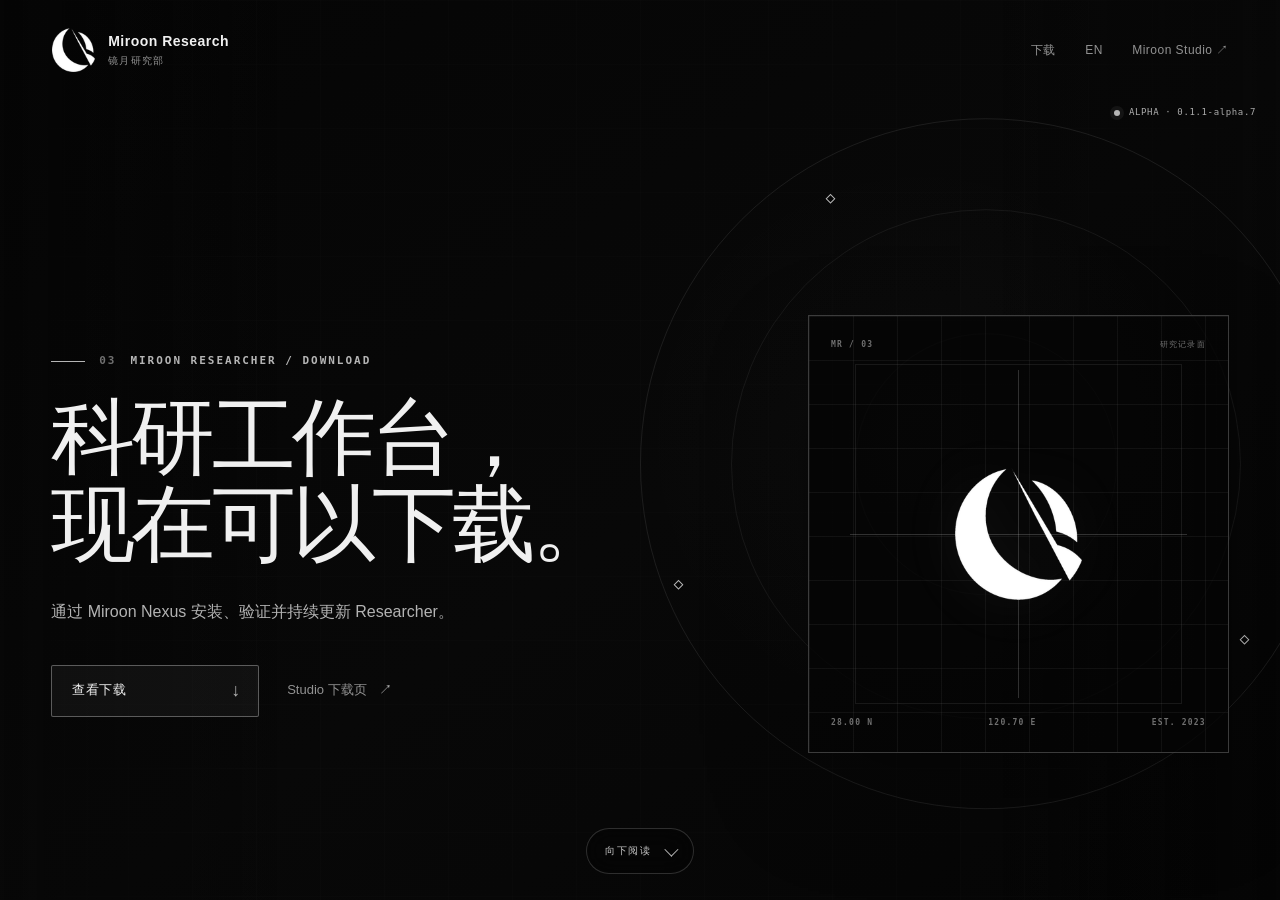
==== commit a6702916: "Deploy Alpha.7 Nexus download pages" ====
--- a/download/index.html
+++ b/download/index.html
@@ -1 +1 @@
-<!DOCTYPE html><html lang="zh-CN"><head><meta charset="UTF-8"><meta name="viewport" content="width=device-width, initial-scale=1"><meta name="theme-color" content="#050505"><meta name="color-scheme" content="dark"><meta name="description" content="通过 Miroon Nexus 下载、安装和更新面向 LaTeX、PDF 与科研项目的 Miroon Researcher。"><meta name="robots" content="index, follow"><title>下载 Miroon Researcher｜镜月研究部</title><link rel="canonical" href="https://www.miroonresearch.cn/download/"><link rel="alternate" hreflang="zh-CN" href="https://www.miroonresearch.cn/download/"><link rel="alternate" hreflang="en" href="https://www.miroonresearch.cn/en/download/"><link rel="alternate" hreflang="x-default" href="https://www.miroonresearch.cn/download/"><link rel="icon" href="/favicon.ico" sizes="any"><link rel="icon" type="image/png" sizes="32x32" href="/favicon.png"><link rel="icon" type="image/png" sizes="192x192" href="/icon-192.png"><link rel="apple-touch-icon" sizes="180x180" href="/apple-touch-icon.png"><meta property="og:type" content="website"><meta property="og:site_name" content="Miroon Research"><meta property="og:title" content="下载 Miroon Researcher｜镜月研究部"><meta property="og:description" content="通过 Miroon Nexus 下载、安装和更新面向 LaTeX、PDF 与科研项目的 Miroon Researcher。"><meta property="og:url" content="https://www.miroonresearch.cn/download/"><meta property="og:locale" content="zh_CN"><meta name="twitter:card" content="summary"><link rel="stylesheet" href="/_astro/BaseLayout.DFpnGLpX.css"><link rel="stylesheet" href="/_astro/DownloadPage.CeRAYORo.css"></head><body data-cover-state="cover" data-page-kind="download" data-locale="zh"><a class="skip-link" href="#reading-start" data-enter-reading>跳至正文</a><section class="cover-scene" data-cover-scene aria-labelledby="cover-title"><div class="cover-grid" aria-hidden="true"></div><div class="cover-orbit" aria-hidden="true"><i></i><i></i><i></i></div><header class="cover-header"><a class="wordmark" href="/" aria-label="镜月研究部首页"><img src="/assets/miroon-research-logo-192.png" srcset="/assets/miroon-research-logo-64.png 64w, /assets/miroon-research-logo-192.png 192w, /assets/miroon-research-logo-352.png 352w" sizes="(max-width: 680px) 38px, 44px" alt width="44" height="44" decoding="async"><span><strong>Miroon Research</strong><small>镜月研究部</small></span></a><nav class="cover-nav" aria-label="封面导航"><a href="/download/">下载</a><a href="/en/download/" lang="en">EN</a><a href="https://www.miroonstudio.cn/" rel="external">Miroon Studio ↗</a></nav></header><div class="persistent-status persistent-status--cover"><i></i>ALPHA · 0.1.1-alpha.1</div><div class="cover-content"><div class="cover-copy"><p class="eyebrow"><span>03</span>Miroon Researcher / Download</p><h1 id="cover-title" tabindex="-1"><span>科研工作台，</span><span>现在可以下载。</span></h1><p class="cover-lede">通过 Miroon Nexus 安装、验证并持续更新 Researcher。</p><div class="cover-actions"><button class="primary-action" type="button" data-enter-reading><span>查看下载</span><b aria-hidden="true">↓</b></button><a class="text-action" href="https://www.miroonstudio.cn/download/">Studio 下载页<span>↗</span></a></div></div><aside class="cover-instrument" aria-label="研究标识"><div class="instrument-meta"><span>MR / 03</span><span>研究记录面</span></div><div class="instrument-mark"><img src="/assets/miroon-research-logo-192.png" srcset="/assets/miroon-research-logo-64.png 64w, /assets/miroon-research-logo-192.png 192w, /assets/miroon-research-logo-352.png 352w" sizes="176px" alt="Miroon Research" width="176" height="181" decoding="async"><span class="axis axis-x"></span><span class="axis axis-y"></span></div><div class="instrument-footer"><span>28.00 N</span><span>120.70 E</span><span>EST. 2023</span></div></aside></div><button class="scroll-cue" type="button" data-enter-reading aria-label="进入正文"><span>向下阅读</span><i aria-hidden="true"></i></button></section><main id="reading-start" class="reading-scene research-download" data-reading-scene data-astro-cid-wjzcrgve><header class="reading-header"><div class="reading-header__inner"><a class="reading-brand" href="/"><img src="/assets/miroon-research-logo-192.png" srcset="/assets/miroon-research-logo-64.png 64w, /assets/miroon-research-logo-192.png 192w, /assets/miroon-research-logo-352.png 352w" sizes="(max-width: 680px) 30px, 32px" alt width="32" height="32" decoding="async"><span><strong>Miroon Research</strong><small>镜月研究部</small></span></a><nav class="reading-nav" aria-label="正文导航"><span class="persistent-status"><i></i>ALPHA · 0.1.1-alpha.1</span><a href="/download/">下载</a><a href="/en/download/" lang="en">EN</a><a href="https://www.miroonstudio.cn/" rel="external">Studio ↗</a></nav></div><div class="mobile-status persistent-status"><i></i>ALPHA · 0.1.1-alpha.1</div></header><section class="research-download__hero" aria-labelledby="research-download-title" data-astro-cid-wjzcrgve><div class="research-download__copy" data-astro-cid-wjzcrgve><p class="download-kicker" data-astro-cid-wjzcrgve>MIROON RESEARCHER / WINDOWS X64</p><h1 id="research-download-title" data-reading-heading tabindex="-1" data-astro-cid-wjzcrgve>把科研工作台带到本机。</h1><p class="download-lede" data-astro-cid-wjzcrgve>Researcher 通过 Miroon Nexus 安装。Nexus 会验证签名目录、补齐共享运行时，并在后续版本发布时管理更新。</p><div class="download-actions" data-astro-cid-wjzcrgve><a class="download-primary" href="https://github.com/MiroonStudio/MiroonStudioWebSite/releases/download/v0.1.1-alpha.1/MiroonSetup-0.1.1-alpha.1.exe" data-astro-cid-wjzcrgve><span data-astro-cid-wjzcrgve>下载 Nexus Launcher</span><b aria-hidden="true" data-astro-cid-wjzcrgve>↓</b></a><a class="download-secondary" href="https://www.miroonstudio.cn/download/" data-astro-cid-wjzcrgve>Studio 下载页 <span aria-hidden="true" data-astro-cid-wjzcrgve>↗</span></a></div></div><aside class="research-download__instrument" aria-label="Miroon Researcher" data-astro-cid-wjzcrgve><div class="instrument-head" data-astro-cid-wjzcrgve><span data-astro-cid-wjzcrgve>MR / DOWNLOAD</span><span data-astro-cid-wjzcrgve>WIN-X64</span></div><img src="/assets/miroon-research-logo-192.png" srcset="/assets/miroon-research-logo-64.png 64w, /assets/miroon-research-logo-192.png 192w, /assets/miroon-research-logo-352.png 352w" sizes="220px" alt width="220" height="228" decoding="async"><div class="instrument-name" data-astro-cid-wjzcrgve><strong data-astro-cid-wjzcrgve>Miroon Researcher</strong><span data-astro-cid-wjzcrgve>0.1.1-alpha.1</span></div><div class="instrument-axis axis-horizontal" data-astro-cid-wjzcrgve></div><div class="instrument-axis axis-vertical" data-astro-cid-wjzcrgve></div></aside></section><section class="research-download__details" aria-label="安装说明" data-astro-cid-wjzcrgve><article data-astro-cid-wjzcrgve><p class="download-kicker" data-astro-cid-wjzcrgve>01 / START</p><h2 data-astro-cid-wjzcrgve>安装路径</h2><ol data-astro-cid-wjzcrgve><li data-astro-cid-wjzcrgve><span data-astro-cid-wjzcrgve>01</span><div data-astro-cid-wjzcrgve><strong data-astro-cid-wjzcrgve>安装 Nexus</strong><p data-astro-cid-wjzcrgve>运行 Windows x64 安装器。安装过程需要管理员权限。</p></div></li><li data-astro-cid-wjzcrgve><span data-astro-cid-wjzcrgve>02</span><div data-astro-cid-wjzcrgve><strong data-astro-cid-wjzcrgve>选择 Researcher</strong><p data-astro-cid-wjzcrgve>打开 Nexus 的产品页，找到 Miroon Researcher。</p></div></li><li data-astro-cid-wjzcrgve><span data-astro-cid-wjzcrgve>03</span><div data-astro-cid-wjzcrgve><strong data-astro-cid-wjzcrgve>安装并启动</strong><p data-astro-cid-wjzcrgve>Nexus 下载经过验证的组件，完成后可直接启动科研工作台。</p></div></li></ol></article><article data-astro-cid-wjzcrgve><p class="download-kicker" data-astro-cid-wjzcrgve>02 / RELEASE</p><h2 data-astro-cid-wjzcrgve>当前版本</h2><dl data-astro-cid-wjzcrgve><div data-astro-cid-wjzcrgve><dt data-astro-cid-wjzcrgve>版本</dt><dd data-astro-cid-wjzcrgve>0.1.1-alpha.1</dd></div><div data-astro-cid-wjzcrgve><dt data-astro-cid-wjzcrgve>系统</dt><dd data-astro-cid-wjzcrgve>Windows x64</dd></div><div data-astro-cid-wjzcrgve><dt data-astro-cid-wjzcrgve>下载大小</dt><dd data-astro-cid-wjzcrgve>124.0 MiB</dd></div><div data-astro-cid-wjzcrgve><dt data-astro-cid-wjzcrgve>分发状态</dt><dd data-astro-cid-wjzcrgve>Public Alpha</dd></div></dl></article></section><section class="research-download__notice" data-astro-cid-wjzcrgve><div data-astro-cid-wjzcrgve><p class="download-kicker" data-astro-cid-wjzcrgve>ALPHA NOTICE</p><h2 data-astro-cid-wjzcrgve>公开测试版本，安装器暂未进行代码签名。</h2><p data-astro-cid-wjzcrgve>安装器已包含所需的 Microsoft VC++ 运行库，但 Windows 可能显示“未知发布者”。请只使用本页或官方 GitHub Release 的下载链接，并核对 SHA-256。</p></div><div class="research-checksum" data-astro-cid-wjzcrgve><span data-astro-cid-wjzcrgve>SHA-256</span><code data-astro-cid-wjzcrgve>1B8EADA77A8C395EC7A508103238FA606E3C872A8DC386602BC74AA9541ED818</code></div></section></main><script type="module">var e=document.body,t=document.querySelector(`[data-cover-scene]`),n=document.querySelector(`[data-reading-scene]`),r=document.querySelectorAll(`[data-enter-reading]`);if(t&&n){let i=window.matchMedia(`(min-width: 1181px) and (min-height: 620px) and (pointer: fine) and (prefers-reduced-motion: no-preference)`),a=0,o=0,s=0,c=0,l=!1,u=!1,d=!1,f=(e,t)=>{e.inert=t,t?e.setAttribute(`aria-hidden`,`true`):e.removeAttribute(`aria-hidden`)},p=()=>{d&&=(window.removeEventListener(`wheel`,C),!1)},m=()=>{let t=e.dataset.coverState,n=u&&i.matches&&(t===`cover`||t===`complete`&&window.scrollY<=1);n&&!d?(window.addEventListener(`wheel`,C,{passive:!1}),d=!0):n||p()},h=()=>{u=!1,p(),window.removeEventListener(`scroll`,m),window.removeEventListener(`keydown`,w)},g=()=>{h(),u=!0,window.addEventListener(`scroll`,m,{passive:!0}),window.addEventListener(`keydown`,w),m()},_=()=>{a=0,o=0,window.clearTimeout(s)},v=e=>{let t=Math.sign(e);return t?(t!==o&&(a=0,o=t),a+=Math.abs(e),window.clearTimeout(s),s=window.setTimeout(_,160),a>=72):!1},y=()=>{e.dataset.coverState=`complete`,l=!1,_(),f(t,!0),f(n,!1),n.scrollTop=0,window.scrollTo({top:0,behavior:`instant`}),m(),n.querySelector(`[data-reading-heading]`)?.focus({preventScroll:!0})},b=()=>{e.dataset.coverState=`cover`,l=!1,_(),f(t,!1),f(n,!0),window.scrollTo({top:0,behavior:`instant`}),m(),t.querySelector(`#cover-title`)?.focus({preventScroll:!0})},x=()=>{!i.matches||l||e.dataset.coverState!==`complete`||window.scrollY>1||(l=!0,_(),window.clearTimeout(c),window.scrollTo({top:0,behavior:`instant`}),e.dataset.coverState=`returning`,m(),f(t,!0),f(n,!0),window.requestAnimationFrame(()=>{window.requestAnimationFrame(()=>{e.dataset.coverState=`returning-active`,c=window.setTimeout(b,820)})}))},S=()=>{if(!i.matches||e.dataset.coverState===`natural`){f(t,!1),f(n,!1),n.scrollIntoView({behavior:window.matchMedia(`(prefers-reduced-motion: reduce)`).matches?`auto`:`smooth`,block:`start`});let e=n.querySelector(`[data-reading-heading]`);window.setTimeout(()=>e?.focus({preventScroll:!0}),0);return}l||e.dataset.coverState!==`cover`||(l=!0,e.dataset.coverState=`transitioning`,m(),f(t,!0),f(n,!0),_(),window.clearTimeout(c),c=window.setTimeout(y,820))};function C(t){if(l)return;let n=e.dataset.coverState;if(n===`cover`){t.preventDefault(),v(t.deltaY)&&o>0&&S();return}n===`complete`&&window.scrollY<=1&&t.deltaY<0?(t.preventDefault(),v(t.deltaY)&&o<0&&x()):_()}function w(t){if(!l&&!t.target?.matches(`input, textarea, select, [contenteditable='true']`)){if(e.dataset.coverState===`cover`){if(!(t.key===`ArrowDown`||t.key===`PageDown`||t.key===`End`||t.key===` `&&!t.shiftKey))return;t.preventDefault(),S();return}!(window.scrollY<=1&&(t.key===`ArrowUp`||t.key===`PageUp`||t.key===`Home`||t.key===` `&&t.shiftKey))||e.dataset.coverState!==`complete`||(t.preventDefault(),x())}}let T=()=>{if(window.location.hash&&window.location.hash!==`#reading-start`){e.dataset.coverState=`complete`,h(),f(t,!0),f(n,!1),g(),window.requestAnimationFrame(()=>{let e=decodeURIComponent(window.location.hash.slice(1));document.getElementById(e)?.scrollIntoView()});return}if(!i.matches){e.dataset.coverState=`natural`,h(),_(),f(t,!1),f(n,!1);return}e.dataset.coverState===`natural`&&(e.dataset.coverState=window.scrollY===0?`cover`:`complete`),e.dataset.coverState===`cover`?(f(t,!1),f(n,!0)):(f(t,!0),f(n,!1)),g()};r.forEach(e=>e.addEventListener(`click`,S)),i.addEventListener(`change`,T),T()}</script></body></html>+<!DOCTYPE html><html lang="zh-CN"><head><meta charset="UTF-8"><meta name="viewport" content="width=device-width, initial-scale=1"><meta name="theme-color" content="#050505"><meta name="color-scheme" content="dark"><meta name="description" content="通过 Miroon Nexus 下载、安装和更新面向 LaTeX、PDF 与科研项目的 Miroon Researcher。"><meta name="robots" content="index, follow"><title>下载 Miroon Researcher｜镜月研究部</title><link rel="canonical" href="https://www.miroonresearch.cn/download/"><link rel="alternate" hreflang="zh-CN" href="https://www.miroonresearch.cn/download/"><link rel="alternate" hreflang="en" href="https://www.miroonresearch.cn/en/download/"><link rel="alternate" hreflang="x-default" href="https://www.miroonresearch.cn/download/"><link rel="icon" href="/favicon.ico" sizes="any"><link rel="icon" type="image/png" sizes="32x32" href="/favicon.png"><link rel="icon" type="image/png" sizes="192x192" href="/icon-192.png"><link rel="apple-touch-icon" sizes="180x180" href="/apple-touch-icon.png"><meta property="og:type" content="website"><meta property="og:site_name" content="Miroon Research"><meta property="og:title" content="下载 Miroon Researcher｜镜月研究部"><meta property="og:description" content="通过 Miroon Nexus 下载、安装和更新面向 LaTeX、PDF 与科研项目的 Miroon Researcher。"><meta property="og:url" content="https://www.miroonresearch.cn/download/"><meta property="og:locale" content="zh_CN"><meta name="twitter:card" content="summary"><link rel="stylesheet" href="/_astro/BaseLayout.DFpnGLpX.css"><link rel="stylesheet" href="/_astro/DownloadPage.CeRAYORo.css"></head><body data-cover-state="cover" data-page-kind="download" data-locale="zh"><a class="skip-link" href="#reading-start" data-enter-reading>跳至正文</a><section class="cover-scene" data-cover-scene aria-labelledby="cover-title"><div class="cover-grid" aria-hidden="true"></div><div class="cover-orbit" aria-hidden="true"><i></i><i></i><i></i></div><header class="cover-header"><a class="wordmark" href="/" aria-label="镜月研究部首页"><img src="/assets/miroon-research-logo-192.png" srcset="/assets/miroon-research-logo-64.png 64w, /assets/miroon-research-logo-192.png 192w, /assets/miroon-research-logo-352.png 352w" sizes="(max-width: 680px) 38px, 44px" alt width="44" height="44" decoding="async"><span><strong>Miroon Research</strong><small>镜月研究部</small></span></a><nav class="cover-nav" aria-label="封面导航"><a href="/download/">下载</a><a href="/en/download/" lang="en">EN</a><a href="https://www.miroonstudio.cn/" rel="external">Miroon Studio ↗</a></nav></header><div class="persistent-status persistent-status--cover"><i></i>ALPHA · 0.1.1-alpha.7</div><div class="cover-content"><div class="cover-copy"><p class="eyebrow"><span>03</span>Miroon Researcher / Download</p><h1 id="cover-title" tabindex="-1"><span>科研工作台，</span><span>现在可以下载。</span></h1><p class="cover-lede">通过 Miroon Nexus 安装、验证并持续更新 Researcher。</p><div class="cover-actions"><button class="primary-action" type="button" data-enter-reading><span>查看下载</span><b aria-hidden="true">↓</b></button><a class="text-action" href="https://www.miroonstudio.cn/download/">Studio 下载页<span>↗</span></a></div></div><aside class="cover-instrument" aria-label="研究标识"><div class="instrument-meta"><span>MR / 03</span><span>研究记录面</span></div><div class="instrument-mark"><img src="/assets/miroon-research-logo-192.png" srcset="/assets/miroon-research-logo-64.png 64w, /assets/miroon-research-logo-192.png 192w, /assets/miroon-research-logo-352.png 352w" sizes="176px" alt="Miroon Research" width="176" height="181" decoding="async"><span class="axis axis-x"></span><span class="axis axis-y"></span></div><div class="instrument-footer"><span>28.00 N</span><span>120.70 E</span><span>EST. 2023</span></div></aside></div><button class="scroll-cue" type="button" data-enter-reading aria-label="进入正文"><span>向下阅读</span><i aria-hidden="true"></i></button></section><main id="reading-start" class="reading-scene research-download" data-reading-scene data-astro-cid-wjzcrgve><header class="reading-header"><div class="reading-header__inner"><a class="reading-brand" href="/"><img src="/assets/miroon-research-logo-192.png" srcset="/assets/miroon-research-logo-64.png 64w, /assets/miroon-research-logo-192.png 192w, /assets/miroon-research-logo-352.png 352w" sizes="(max-width: 680px) 30px, 32px" alt width="32" height="32" decoding="async"><span><strong>Miroon Research</strong><small>镜月研究部</small></span></a><nav class="reading-nav" aria-label="正文导航"><span class="persistent-status"><i></i>ALPHA · 0.1.1-alpha.7</span><a href="/download/">下载</a><a href="/en/download/" lang="en">EN</a><a href="https://www.miroonstudio.cn/" rel="external">Studio ↗</a></nav></div><div class="mobile-status persistent-status"><i></i>ALPHA · 0.1.1-alpha.7</div></header><section class="research-download__hero" aria-labelledby="research-download-title" data-astro-cid-wjzcrgve><div class="research-download__copy" data-astro-cid-wjzcrgve><p class="download-kicker" data-astro-cid-wjzcrgve>MIROON RESEARCHER / WINDOWS X64</p><h1 id="research-download-title" data-reading-heading tabindex="-1" data-astro-cid-wjzcrgve>把科研工作台带到本机。</h1><p class="download-lede" data-astro-cid-wjzcrgve>Researcher 通过 Miroon Nexus 安装。Nexus 会验证签名目录、补齐共享运行时，并在后续版本发布时管理更新。</p><div class="download-actions" data-astro-cid-wjzcrgve><a class="download-primary" href="https://github.com/MiroonStudio/MiroonStudioWebSite/releases/download/v0.1.1-alpha.7/MiroonSetup-0.1.1-alpha.7.exe" data-astro-cid-wjzcrgve><span data-astro-cid-wjzcrgve>下载 Nexus Launcher</span><b aria-hidden="true" data-astro-cid-wjzcrgve>↓</b></a><a class="download-secondary" href="https://www.miroonstudio.cn/download/" data-astro-cid-wjzcrgve>Studio 下载页 <span aria-hidden="true" data-astro-cid-wjzcrgve>↗</span></a></div></div><aside class="research-download__instrument" aria-label="Miroon Researcher" data-astro-cid-wjzcrgve><div class="instrument-head" data-astro-cid-wjzcrgve><span data-astro-cid-wjzcrgve>MR / DOWNLOAD</span><span data-astro-cid-wjzcrgve>WIN-X64</span></div><img src="/assets/miroon-research-logo-192.png" srcset="/assets/miroon-research-logo-64.png 64w, /assets/miroon-research-logo-192.png 192w, /assets/miroon-research-logo-352.png 352w" sizes="220px" alt width="220" height="228" decoding="async"><div class="instrument-name" data-astro-cid-wjzcrgve><strong data-astro-cid-wjzcrgve>Miroon Researcher</strong><span data-astro-cid-wjzcrgve>0.1.1-alpha.7</span></div><div class="instrument-axis axis-horizontal" data-astro-cid-wjzcrgve></div><div class="instrument-axis axis-vertical" data-astro-cid-wjzcrgve></div></aside></section><section class="research-download__details" aria-label="安装说明" data-astro-cid-wjzcrgve><article data-astro-cid-wjzcrgve><p class="download-kicker" data-astro-cid-wjzcrgve>01 / START</p><h2 data-astro-cid-wjzcrgve>安装路径</h2><ol data-astro-cid-wjzcrgve><li data-astro-cid-wjzcrgve><span data-astro-cid-wjzcrgve>01</span><div data-astro-cid-wjzcrgve><strong data-astro-cid-wjzcrgve>安装 Nexus</strong><p data-astro-cid-wjzcrgve>运行 Windows x64 安装器。安装过程需要管理员权限。</p></div></li><li data-astro-cid-wjzcrgve><span data-astro-cid-wjzcrgve>02</span><div data-astro-cid-wjzcrgve><strong data-astro-cid-wjzcrgve>选择 Researcher</strong><p data-astro-cid-wjzcrgve>打开 Nexus 的产品页，找到 Miroon Researcher。</p></div></li><li data-astro-cid-wjzcrgve><span data-astro-cid-wjzcrgve>03</span><div data-astro-cid-wjzcrgve><strong data-astro-cid-wjzcrgve>安装并启动</strong><p data-astro-cid-wjzcrgve>Nexus 下载经过验证的组件，完成后可直接启动科研工作台。</p></div></li></ol></article><article data-astro-cid-wjzcrgve><p class="download-kicker" data-astro-cid-wjzcrgve>02 / RELEASE</p><h2 data-astro-cid-wjzcrgve>当前版本</h2><dl data-astro-cid-wjzcrgve><div data-astro-cid-wjzcrgve><dt data-astro-cid-wjzcrgve>版本</dt><dd data-astro-cid-wjzcrgve>0.1.1-alpha.7</dd></div><div data-astro-cid-wjzcrgve><dt data-astro-cid-wjzcrgve>系统</dt><dd data-astro-cid-wjzcrgve>Windows x64</dd></div><div data-astro-cid-wjzcrgve><dt data-astro-cid-wjzcrgve>下载大小</dt><dd data-astro-cid-wjzcrgve>124.2 MiB</dd></div><div data-astro-cid-wjzcrgve><dt data-astro-cid-wjzcrgve>分发状态</dt><dd data-astro-cid-wjzcrgve>Public Alpha</dd></div></dl></article></section><section class="research-download__notice" data-astro-cid-wjzcrgve><div data-astro-cid-wjzcrgve><p class="download-kicker" data-astro-cid-wjzcrgve>ALPHA NOTICE</p><h2 data-astro-cid-wjzcrgve>公开测试版本，安装器暂未进行代码签名。</h2><p data-astro-cid-wjzcrgve>安装器已包含所需的 Microsoft VC++ 运行库，但 Windows 可能显示“未知发布者”。请只使用本页或官方 GitHub Release 的下载链接，并核对 SHA-256。</p></div><div class="research-checksum" data-astro-cid-wjzcrgve><span data-astro-cid-wjzcrgve>SHA-256</span><code data-astro-cid-wjzcrgve>25C5E48FE22CD685CCE5E3BB7DEDA604E17DBA7FB1A2BA51203F56365BE4FFC2</code></div></section></main><script type="module">var e=document.body,t=document.querySelector(`[data-cover-scene]`),n=document.querySelector(`[data-reading-scene]`),r=document.querySelectorAll(`[data-enter-reading]`);if(t&&n){let i=window.matchMedia(`(min-width: 1181px) and (min-height: 620px) and (pointer: fine) and (prefers-reduced-motion: no-preference)`),a=0,o=0,s=0,c=0,l=!1,u=!1,d=!1,f=(e,t)=>{e.inert=t,t?e.setAttribute(`aria-hidden`,`true`):e.removeAttribute(`aria-hidden`)},p=()=>{d&&=(window.removeEventListener(`wheel`,C),!1)},m=()=>{let t=e.dataset.coverState,n=u&&i.matches&&(t===`cover`||t===`complete`&&window.scrollY<=1);n&&!d?(window.addEventListener(`wheel`,C,{passive:!1}),d=!0):n||p()},h=()=>{u=!1,p(),window.removeEventListener(`scroll`,m),window.removeEventListener(`keydown`,w)},g=()=>{h(),u=!0,window.addEventListener(`scroll`,m,{passive:!0}),window.addEventListener(`keydown`,w),m()},_=()=>{a=0,o=0,window.clearTimeout(s)},v=e=>{let t=Math.sign(e);return t?(t!==o&&(a=0,o=t),a+=Math.abs(e),window.clearTimeout(s),s=window.setTimeout(_,160),a>=72):!1},y=()=>{e.dataset.coverState=`complete`,l=!1,_(),f(t,!0),f(n,!1),n.scrollTop=0,window.scrollTo({top:0,behavior:`instant`}),m(),n.querySelector(`[data-reading-heading]`)?.focus({preventScroll:!0})},b=()=>{e.dataset.coverState=`cover`,l=!1,_(),f(t,!1),f(n,!0),window.scrollTo({top:0,behavior:`instant`}),m(),t.querySelector(`#cover-title`)?.focus({preventScroll:!0})},x=()=>{!i.matches||l||e.dataset.coverState!==`complete`||window.scrollY>1||(l=!0,_(),window.clearTimeout(c),window.scrollTo({top:0,behavior:`instant`}),e.dataset.coverState=`returning`,m(),f(t,!0),f(n,!0),window.requestAnimationFrame(()=>{window.requestAnimationFrame(()=>{e.dataset.coverState=`returning-active`,c=window.setTimeout(b,820)})}))},S=()=>{if(!i.matches||e.dataset.coverState===`natural`){f(t,!1),f(n,!1),n.scrollIntoView({behavior:window.matchMedia(`(prefers-reduced-motion: reduce)`).matches?`auto`:`smooth`,block:`start`});let e=n.querySelector(`[data-reading-heading]`);window.setTimeout(()=>e?.focus({preventScroll:!0}),0);return}l||e.dataset.coverState!==`cover`||(l=!0,e.dataset.coverState=`transitioning`,m(),f(t,!0),f(n,!0),_(),window.clearTimeout(c),c=window.setTimeout(y,820))};function C(t){if(l)return;let n=e.dataset.coverState;if(n===`cover`){t.preventDefault(),v(t.deltaY)&&o>0&&S();return}n===`complete`&&window.scrollY<=1&&t.deltaY<0?(t.preventDefault(),v(t.deltaY)&&o<0&&x()):_()}function w(t){if(!l&&!t.target?.matches(`input, textarea, select, [contenteditable='true']`)){if(e.dataset.coverState===`cover`){if(!(t.key===`ArrowDown`||t.key===`PageDown`||t.key===`End`||t.key===` `&&!t.shiftKey))return;t.preventDefault(),S();return}!(window.scrollY<=1&&(t.key===`ArrowUp`||t.key===`PageUp`||t.key===`Home`||t.key===` `&&t.shiftKey))||e.dataset.coverState!==`complete`||(t.preventDefault(),x())}}let T=()=>{if(window.location.hash&&window.location.hash!==`#reading-start`){e.dataset.coverState=`complete`,h(),f(t,!0),f(n,!1),g(),window.requestAnimationFrame(()=>{let e=decodeURIComponent(window.location.hash.slice(1));document.getElementById(e)?.scrollIntoView()});return}if(!i.matches){e.dataset.coverState=`natural`,h(),_(),f(t,!1),f(n,!1);return}e.dataset.coverState===`natural`&&(e.dataset.coverState=window.scrollY===0?`cover`:`complete`),e.dataset.coverState===`cover`?(f(t,!1),f(n,!0)):(f(t,!0),f(n,!1)),g()};r.forEach(e=>e.addEventListener(`click`,S)),i.addEventListener(`change`,T),T()}</script></body></html>
